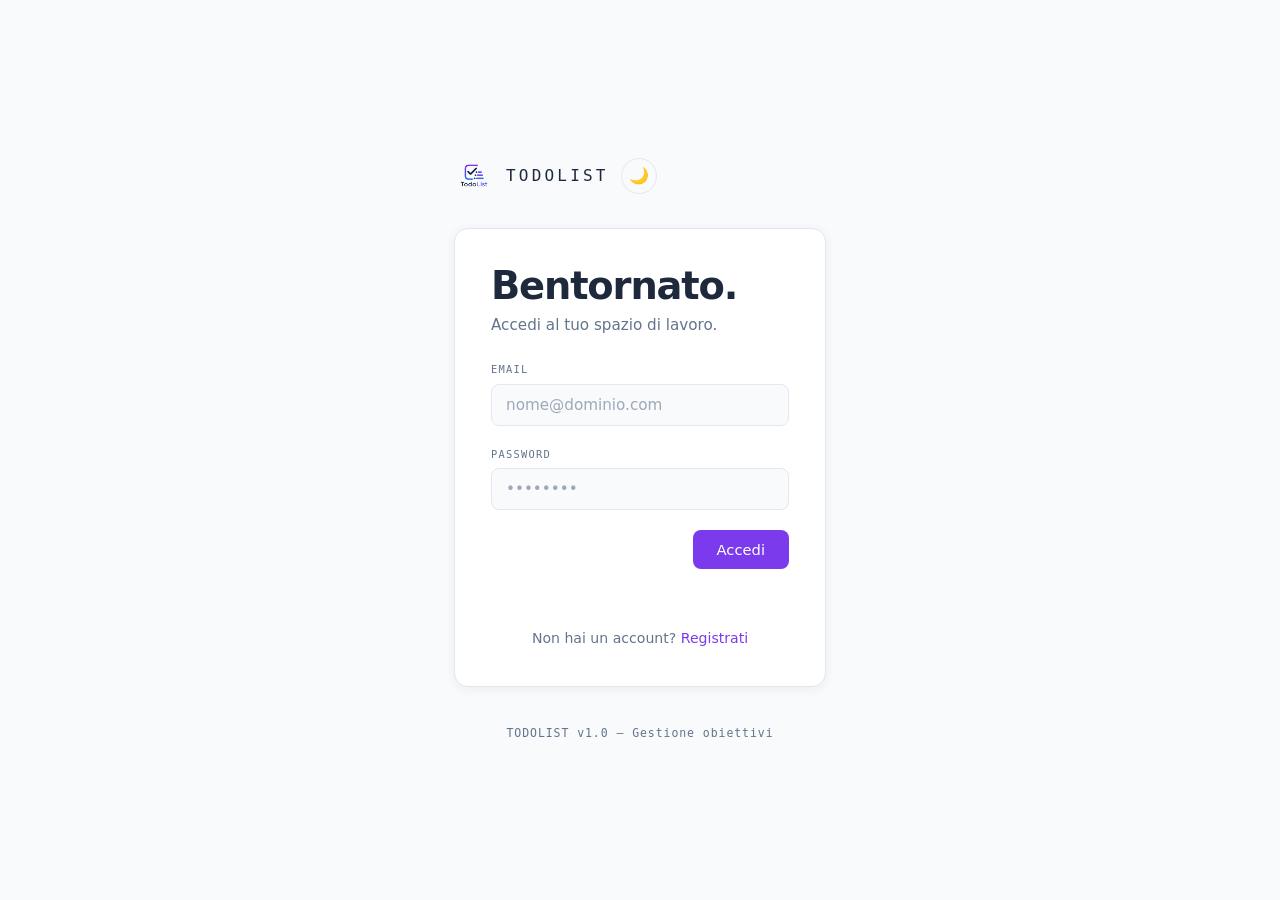
==== Frontend/dashboard.html @ a69581b8 "tema e cambio colori possibilità di cambiare tema chiaro/scuro cambiato logo cambiato i colori basan" ====
<!DOCTYPE html>
<html lang="it">
<head>
    <meta charset="UTF-8">
    <meta name="viewport" content="width=device-width, initial-scale=1.0">
    <title>TASK — Dashboard</title>
    <link rel="preconnect" href="https://fonts.googleapis.com">
    <link href="https://fonts.googleapis.com/css2?family=IBM+Plex+Mono:wght@400;500&family=IBM+Plex+Sans:wght@300;400;500;600;700&display=swap" rel="stylesheet">
    <link rel="stylesheet" href="style.css">
</head>
<body class="dashboard-page">

    <!-- MODALE MODIFICA -->
    <div id="modale-modifica" class="modale-overlay nascosto">
        <div class="modale-card">
            <div class="panel-label">MODIFICA TASK</div>
            <div class="field-group">
                <label class="field-label">TITOLO</label>
                <input type="text" id="mod-titolo" class="field-input">
            </div>
            <div class="field-group">
                <label class="field-label">DESCRIZIONE</label>
                <textarea id="mod-descrizione" class="field-input field-textarea"></textarea>
            </div>
            <div class="form-row">
                <div class="field-group-inline">
                    <label class="field-label">PRIORITÀ</label>
                    <select id="mod-priorita" class="field-select">
                        <option value="bassa">Bassa</option>
                        <option value="media">Media</option>
                        <option value="alta">Alta</option>
                    </select>
                </div>
                <div class="field-group-inline">
                    <label class="field-label">SCADENZA</label>
                    <input type="date" id="mod-scadenza" class="field-input field-date">
                </div>
                <div class="field-group-inline">
                    <label class="field-label">CATEGORIA</label>
                    <select id="mod-categoria" class="field-select"></select>
                </div>
            </div>
            <input type="hidden" id="mod-id">
            <!-- Sezione condivisione (nascosta per ora) -->
            <input type="hidden" id="mod-share-email">
            <span id="share-msg"></span>
            <div class="form-row" style="justify-content: flex-end; margin-top: 8px;">
                <button class="btn-ghost" onclick="chiudiModale()">Annulla</button>
                <button class="btn-primary" onclick="salvaModifica()">Salva</button>
            </div>
        </div>
    </div>

    <!-- TOPBAR -->
    <header class="topbar">
        <div class="topbar-inner">
            <div class="topbar-brand">
                <img src="logo.png" alt="TodoList logo" class="brand-logo">
                <span class="brand-name">TODOLIST</span>
            </div>
            <div class="topbar-user">
                <span class="mono-small" id="nome-utente"></span>
                <button class="theme-toggle" id="theme-toggle-dash" onclick="toggleTema()" title="Cambia tema">🌙</button>
                <button class="btn-ghost" onclick="logout()">Esci</button>
            </div>
        </div>
    </header>

    <main class="dashboard-main">

        <!-- PAGE TITLE -->
        <div class="page-header">
            <h1 class="page-title">Crea e gestisci le tue task qui:</h1>
            <span class="mono-small" id="data-oggi"></span>
        </div>

        <!-- GRIGLIA SUPERIORE -->
        <div class="dashboard-grid">

            <!-- NUOVA TASK -->
            <section class="panel">
                <div class="panel-label">NUOVA TASK</div>
                <div class="new-task-form">
                    <input type="text" id="task-titolo" class="field-input field-large" placeholder="Descrivi la tua task…">
                    <textarea id="task-descrizione" class="field-input field-textarea" placeholder="Note aggiuntive (opzionale)"></textarea>
                    <div class="form-row">
                        <div class="field-group-inline">
                            <label class="field-label">PRIORITÀ</label>
                            <select id="task-priorita" class="field-select">
                                <option value="bassa">Bassa</option>
                                <option value="media" selected>Media</option>
                                <option value="alta">Alta</option>
                            </select>
                        </div>
                        <div class="field-group-inline">
                            <label class="field-label">SCADENZA</label>
                            <input type="date" id="task-scadenza" class="field-input field-date">
                        </div>
                        <div class="field-group-inline">
                            <label class="field-label">CATEGORIA</label>
                            <select id="task-categoria" class="field-select">
                                <option value="">Nessuna</option>
                            </select>
                        </div>
                    </div>
                    <p id="task-errore" class="msg-error"></p>
                    <button class="btn-primary" style="margin-top: 12px;" onclick="creaTask()">+ Aggiungi</button>
                </div>
            </section>

            <!-- CATEGORIE -->
            <section class="panel">
                <div class="panel-label">CATEGORIE</div>
                <div class="form-row form-row-tight">
                    <input type="text" id="cat-nome" class="field-input" placeholder="Nome categoria">
                    <input type="color" id="cat-colore" class="field-color" value="#7C3AED">
                    <button class="btn-outline" onclick="creaCategoria()">+ Aggiungi</button>
                </div>
                <div id="lista-categorie" class="categorie-list"></div>
            </section>

        </div>

        <!-- IMPORT LISTA -->
        <section class="panel">
            <div class="panel-label">CREA LA TUA LISTA</div>
            <div class="field-group">
                <label class="field-label">VUOI VELOCIZZARE IL TUO LAVORO? PER OGNI RIGA, VERRÀ CREATA UNA NUOVA TASK!</label>
                <textarea id="import-testo" class="field-input field-textarea" style="min-height: 120px" placeholder="Comprare il latte&#10;Studiare PHP&#10;Fare la spesa&#10;Chiamare il cliente"></textarea>
            </div>
            <div class="form-row" style="margin-top: 8px;">
                <div class="field-group-inline">
                    <label class="field-label">PRIORITÀ</label>
                    <select id="import-priorita" class="field-select">
                        <option value="bassa">Bassa</option>
                        <option value="media" selected>Media</option>
                        <option value="alta">Alta</option>
                    </select>
                </div>
                <button class="btn-primary" onclick="importaLista()">Importa task</button>
            </div>
            <p id="import-risultato" class="mono-small" style="margin-top: 8px;"></p>
        </section>

        <!-- AZIONI IN BLOCCO -->
        <section class="bulk-bar">
            <label class="custom-check-wrap">
                <input type="checkbox" id="seleziona-tutto" onchange="selezionaTutto()">
                <span class="custom-check"></span>
                <span class="mono-small">Seleziona tutto</span>
            </label>
            <div class="bulk-actions">
                <button class="btn-ghost" onclick="completaSelezionate()">✓ Completa selezionate</button>
                <button class="btn-danger" onclick="eliminaSelezionate()">✕ Elimina selezionate</button>
                <button class="btn-ghost" onclick="condividiSelezionate()">⇄ Condividi selezionate</button>
            </div>
        </section>

        <!-- LISTA TASK -->
        <section class="tasks-section">
            <div id="lista-tasks" class="tasks-list"></div>
        </section>

        <div class="dashboard-grid">

            <!-- TASK CONDIVISE -->
            <section class="panel">
                <div class="panel-label">CONDIVISE CON ME</div>
                <div id="lista-condivise" class="tasks-list"></div>
            </section>
        </div>

    </main>

    <script src="app.js"></script>
    <script>
        // ─── GESTIONE TEMA ───
        function applicaTema(tema) {
            document.documentElement.setAttribute('data-theme', tema);
            localStorage.setItem('tema', tema);
            const btn = document.getElementById('theme-toggle-dash');
            if (btn) btn.textContent = tema === 'dark' ? '🌞' : '🌙';
        }

        function toggleTema() {
            const attuale = document.documentElement.getAttribute('data-theme');
            applicaTema(attuale === 'dark' ? 'light' : 'dark');
        }

        // Applica tema salvato all'avvio
        (function() {
            const salvato = localStorage.getItem('tema') || 'light';
            applicaTema(salvato);
        })();
    </script>
</body>
</html>
---- Frontend/style.css ----
/* ─── RESET & BASE ─── */
*, *::before, *::after { box-sizing: border-box; margin: 0; padding: 0; }

/* ─── TEMA CHIARO (default) ─── */
:root {
    --bg:           #F8FAFC;
    --surface:      #FFFFFF;
    --border:       #E2E8F0;
    --text:         #1E293B;
    --text-mute:    #64748B;
    --primary:      #7C3AED;
    --primary-hover:#6D28D9;
    --secondary:    #2563EB;
    --danger:       #EF4444;
    --success:      #22C55E;
    --warning:      #F59E0B;
    --radius:       14px;
    --radius-sm:    8px;
    --shadow:       0 2px 12px rgba(0,0,0,0.06);
    --shadow-hover: 0 6px 24px rgba(0,0,0,0.10);
    --font-sans:    'IBM Plex Sans', system-ui, sans-serif;
    --font-mono:    'IBM Plex Mono', monospace;
}

/* ─── TEMA SCURO ─── */
[data-theme="dark"] {
    --bg:           #0F172A;
    --surface:      #1E293B;
    --border:       #334155;
    --text:         #F8FAFC;
    --text-mute:    #CBD5E1;
    --primary:      #8B5CF6;
    --primary-hover:#A78BFA;
    --secondary:    #60A5FA;
    --danger:       #F87171;
    --success:      #4ADE80;
    --warning:      #FBBF24;
    --shadow:       0 2px 12px rgba(0,0,0,0.30);
    --shadow-hover: 0 6px 24px rgba(0,0,0,0.45);
}

html { font-size: 16px; }

body {
    font-family: var(--font-sans);
    background: var(--bg);
    color: var(--text);
    line-height: 1.6;
    min-height: 100vh;
    transition: background 0.2s, color 0.2s;
}

/* ─── TYPOGRAPHY ─── */
h1 { font-size: 2.4rem; font-weight: 700; letter-spacing: -0.03em; line-height: 1.1; }
h2 { font-size: 1.2rem; font-weight: 600; }

.mono-small {
    font-family: var(--font-mono);
    font-size: 0.72rem;
    letter-spacing: 0.08em;
    color: var(--text-mute);
}

.panel-label {
    font-family: var(--font-mono);
    font-size: 0.68rem;
    font-weight: 500;
    letter-spacing: 0.12em;
    color: var(--text-mute);
    margin-bottom: 20px;
    padding-bottom: 12px;
    border-bottom: 1px solid var(--border);
}

/* ─── THEME TOGGLE ─── */
.theme-toggle {
    width: 36px;
    height: 36px;
    border-radius: 50%;
    border: 1px solid var(--border);
    background: transparent;
    cursor: pointer;
    font-size: 1rem;
    display: flex;
    align-items: center;
    justify-content: center;
    transition: background 0.15s, border-color 0.15s;
    color: var(--text-mute);
    flex-shrink: 0;
}

.theme-toggle:hover {
    background: var(--bg);
    border-color: var(--primary);
    color: var(--primary);
}

/* ─── AUTH PAGE ─── */
.auth-page { display: flex; align-items: center; justify-content: center; min-height: 100vh; }

.auth-wrapper {
    width: 100%;
    max-width: 420px;
    padding: 24px;
    display: flex;
    flex-direction: column;
    gap: 32px;
}

.auth-brand {
    display: flex;
    align-items: center;
    gap: 12px;
}

.brand-logo {
    width: 40px;
    height: 40px;
    object-fit: contain;
}

.brand-name {
    font-family: var(--font-mono);
    font-size: 1rem;
    font-weight: 500;
    letter-spacing: 0.2em;
    color: var(--text);
}

.auth-card {
    background: var(--surface);
    border-radius: var(--radius);
    padding: 36px;
    box-shadow: var(--shadow);
    border: 1px solid var(--border);
    display: flex;
    flex-direction: column;
    gap: 20px;
    transition: background 0.2s, border-color 0.2s;
}

.auth-header { display: flex; flex-direction: column; gap: 6px; margin-bottom: 4px; }
.auth-sub { color: var(--text-mute); font-size: 0.95rem; }

.auth-switch { font-size: 0.88rem; color: var(--text-mute); text-align: center; }
.auth-switch a { color: var(--primary); text-decoration: none; font-weight: 500; }
.auth-switch a:hover { text-decoration: underline; color: var(--primary-hover); }

.auth-footer { text-align: center; }

/* ─── TOPBAR ─── */
.topbar {
    position: sticky;
    top: 0;
    z-index: 100;
    background: var(--surface);
    border-bottom: 1px solid var(--border);
    transition: background 0.2s, border-color 0.2s;
}

.topbar-inner {
    max-width: 1200px;
    margin: 0 auto;
    padding: 14px 32px;
    display: flex;
    align-items: center;
    justify-content: space-between;
}

.topbar-brand { display: flex; align-items: center; gap: 10px; }
.topbar-user { display: flex; align-items: center; gap: 12px; }

/* ─── DASHBOARD ─── */
.dashboard-page { background: var(--bg); }

.dashboard-main {
    max-width: 1200px;
    margin: 0 auto;
    padding: 48px 32px 80px;
    display: flex;
    flex-direction: column;
    gap: 24px;
}

.page-header {
    display: flex;
    align-items: flex-end;
    justify-content: space-between;
    margin-bottom: 8px;
}

.page-title { font-size: 2rem; font-weight: 350; letter-spacing: -0.04em; }

/* ─── PANELS ─── */
.panel {
    background: var(--surface);
    border-radius: var(--radius);
    padding: 28px 32px;
    border: 1px solid var(--border);
    box-shadow: var(--shadow);
    transition: background 0.2s, border-color 0.2s;
}

.dashboard-grid {
    display: grid;
    grid-template-columns: 1fr 1fr;
    gap: 24px;
}

/* ─── FORM ELEMENTS ─── */
.field-group { display: flex; flex-direction: column; gap: 6px; }
.field-group-inline { display: flex; flex-direction: column; gap: 6px; flex: 1; min-width: 140px; }

.field-label {
    font-family: var(--font-mono);
    font-size: 0.65rem;
    font-weight: 500;
    letter-spacing: 0.12em;
    color: var(--text-mute);
}

.field-input {
    width: 100%;
    padding: 11px 14px;
    border: 1px solid var(--border);
    border-radius: var(--radius-sm);
    font-family: var(--font-sans);
    font-size: 0.95rem;
    color: var(--text);
    background: var(--bg);
    transition: border-color 0.15s, box-shadow 0.15s, background 0.2s;
    outline: none;
}

.field-input:focus {
    border-color: var(--primary);
    box-shadow: 0 0 0 3px rgba(124,58,237,0.15);
    background: var(--surface);
}

[data-theme="dark"] .field-input:focus {
    box-shadow: 0 0 0 3px rgba(139,92,246,0.20);
}

.field-input::placeholder { color: var(--text-mute); opacity: 0.6; }

.field-large {
    font-size: 1.05rem;
    padding: 13px 16px;
}

.field-textarea {
    resize: vertical;
    min-height: 80px;
    font-family: var(--font-sans);
}

.field-date {
    font-family: var(--font-mono);
    font-size: 0.88rem;
}

.field-select {
    width: 100%;
    padding: 11px 14px;
    border: 1px solid var(--border);
    border-radius: var(--radius-sm);
    font-family: var(--font-sans);
    font-size: 0.92rem;
    color: var(--text);
    background: var(--bg);
    cursor: pointer;
    outline: none;
    transition: border-color 0.15s, background 0.2s;
    appearance: none;
    background-image: url("data:image/svg+xml,%3Csvg xmlns='http://www.w3.org/2000/svg' width='12' height='12' viewBox='0 0 12 12'%3E%3Cpath fill='%2364748B' d='M6 8L1 3h10z'/%3E%3C/svg%3E");
    background-repeat: no-repeat;
    background-position: right 12px center;
    padding-right: 32px;
}

.field-select:focus { border-color: var(--primary); }

.field-color {
    width: 44px;
    height: 44px;
    border: 1px solid var(--border);
    border-radius: var(--radius-sm);
    padding: 3px;
    cursor: pointer;
    background: var(--bg);
    flex-shrink: 0;
    align-self: flex-end;
}

.new-task-form { display: flex; flex-direction: column; gap: 12px; }

.form-row {
    display: flex;
    align-items: flex-end;
    gap: 12px;
    flex-wrap: wrap;
}

.form-row-tight { align-items: flex-end; }

/* ─── BUTTONS ─── */
.btn-primary {
    padding: 11px 24px;
    background: var(--primary);
    color: #fff;
    border: none;
    border-radius: var(--radius-sm);
    font-family: var(--font-sans);
    font-size: 0.92rem;
    font-weight: 500;
    cursor: pointer;
    transition: background 0.15s, transform 0.1s;
    white-space: nowrap;
    align-self: flex-end;
}

.btn-primary:hover { background: var(--primary-hover); transform: translateY(-1px); }
.btn-primary:active { transform: translateY(0); }

.btn-outline {
    padding: 9px 18px;
    background: transparent;
    color: var(--text);
    border: 1px solid var(--border);
    border-radius: var(--radius-sm);
    font-family: var(--font-mono);
    font-size: 0.75rem;
    letter-spacing: 0.04em;
    cursor: pointer;
    transition: border-color 0.15s, background 0.15s, color 0.15s;
    white-space: nowrap;
}

.btn-outline:hover { border-color: var(--primary); color: var(--primary); background: var(--bg); }

.btn-ghost {
    padding: 8px 14px;
    background: transparent;
    color: var(--text-mute);
    border: 1px solid var(--border);
    border-radius: var(--radius-sm);
    font-family: var(--font-mono);
    font-size: 0.72rem;
    letter-spacing: 0.08em;
    cursor: pointer;
    transition: color 0.15s, border-color 0.15s;
}

.btn-ghost:hover { color: var(--text); border-color: var(--text); }

.btn-danger {
    padding: 9px 18px;
    background: transparent;
    color: var(--danger);
    border: 1px solid rgba(239,68,68,0.3);
    border-radius: var(--radius-sm);
    font-family: var(--font-mono);
    font-size: 0.75rem;
    letter-spacing: 0.04em;
    cursor: pointer;
    transition: background 0.15s, border-color 0.15s;
    white-space: nowrap;
}

.btn-danger:hover { background: rgba(239,68,68,0.08); border-color: var(--danger); }

.btn-icon {
    width: 30px;
    height: 30px;
    border-radius: 50%;
    border: 1px solid var(--border);
    background: transparent;
    cursor: pointer;
    font-size: 0.8rem;
    display: flex;
    align-items: center;
    justify-content: center;
    transition: background 0.15s, border-color 0.15s;
    flex-shrink: 0;
    color: var(--text-mute);
}

.btn-icon:hover { background: var(--bg); border-color: var(--text-mute); }
.btn-icon.btn-icon-danger:hover { border-color: var(--danger); color: var(--danger); background: rgba(239,68,68,0.05); }

/* ─── BULK BAR ─── */
.bulk-bar {
    display: flex;
    align-items: center;
    justify-content: space-between;
    padding: 14px 20px;
    background: var(--surface);
    border-radius: var(--radius-sm);
    border: 1px solid var(--border);
    transition: background 0.2s;
}

.bulk-actions { display: flex; gap: 10px; }

/* ─── CUSTOM CHECKBOX ─── */
.custom-check-wrap {
    display: flex;
    align-items: center;
    gap: 10px;
    cursor: pointer;
    user-select: none;
}

.custom-check-wrap input[type="checkbox"] { display: none; }

.custom-check {
    width: 20px;
    height: 20px;
    border: 1.5px solid var(--border);
    border-radius: 5px;
    background: var(--bg);
    display: flex;
    align-items: center;
    justify-content: center;
    transition: border-color 0.15s, background 0.15s;
    flex-shrink: 0;
}

.custom-check-wrap input:checked + .custom-check {
    background: var(--primary);
    border-color: var(--primary);
}

.custom-check-wrap input:checked + .custom-check::after {
    content: '✓';
    font-size: 0.7rem;
    color: white;
    font-weight: 700;
}

/* ─── TASK CARDS ─── */
.tasks-list { display: flex; flex-direction: column; gap: 10px; }

.task-card {
    background: var(--surface);
    border: 1px solid var(--border);
    border-radius: var(--radius);
    padding: 18px 20px;
    display: flex;
    align-items: center;
    gap: 14px;
    transition: box-shadow 0.2s, transform 0.2s, border-color 0.2s, background 0.2s;
    cursor: default;
}

.task-card:hover {
    box-shadow: var(--shadow-hover);
    transform: translateY(-2px);
    border-color: var(--primary);
}

.task-card.completato { opacity: 0.45; }

.task-card.completato .task-title {
    text-decoration: line-through;
    color: var(--text-mute);
}

.task-check-wrap {
    display: flex;
    align-items: center;
    justify-content: center;
    flex-shrink: 0;
}

.task-checkbox {
    width: 20px;
    height: 20px;
    border: 1.5px solid var(--border);
    border-radius: 50%;
    background: var(--bg);
    appearance: none;
    cursor: pointer;
    transition: border-color 0.15s, background 0.15s;
    flex-shrink: 0;
    position: relative;
}

.task-checkbox:checked {
    background: var(--success);
    border-color: var(--success);
}

.task-checkbox:checked::after {
    content: '✓';
    position: absolute;
    top: 50%;
    left: 50%;
    transform: translate(-50%, -50%);
    font-size: 0.65rem;
    color: white;
    font-weight: 700;
}

.task-checkbox:hover:not(:checked) { border-color: var(--primary); }

.task-body { flex: 1; min-width: 0; display: flex; flex-direction: column; gap: 4px; }

.task-title {
    font-size: 0.97rem;
    font-weight: 500;
    color: var(--text);
    white-space: nowrap;
    overflow: hidden;
    text-overflow: ellipsis;
}

.task-meta {
    display: flex;
    align-items: center;
    gap: 10px;
    flex-wrap: wrap;
}

.task-date {
    font-family: var(--font-mono);
    font-size: 0.7rem;
    color: var(--text-mute);
}

.badge {
    font-family: var(--font-mono);
    font-size: 0.62rem;
    font-weight: 500;
    letter-spacing: 0.08em;
    padding: 2px 8px;
    border-radius: 99px;
    text-transform: uppercase;
}

.badge-alta  { background: rgba(239,68,68,0.12);  color: #DC2626; }
.badge-media { background: rgba(245,158,11,0.15); color: #B45309; }
.badge-bassa { background: rgba(34,197,94,0.12);  color: #16A34A; }

[data-theme="dark"] .badge-alta  { background: rgba(248,113,113,0.15); color: #F87171; }
[data-theme="dark"] .badge-media { background: rgba(251,191,36,0.15);  color: #FBBF24; }
[data-theme="dark"] .badge-bassa { background: rgba(74,222,128,0.15);  color: #4ADE80; }

.task-shared-by {
    font-family: var(--font-mono);
    font-size: 0.68rem;
    color: var(--text-mute);
}

.task-actions { display: flex; gap: 6px; align-items: center; flex-shrink: 0; }

/* ─── CATEGORIE ─── */
.categorie-list { display: flex; flex-direction: column; gap: 8px; margin-top: 16px; }

.categoria-item {
    display: flex;
    align-items: center;
    gap: 10px;
    padding: 10px 14px;
    border: 1px solid var(--border);
    border-radius: var(--radius-sm);
    background: var(--bg);
    transition: background 0.2s;
}

.colore-dot {
    width: 10px;
    height: 10px;
    border-radius: 50%;
    flex-shrink: 0;
}

.categoria-nome {
    flex: 1;
    font-size: 0.9rem;
    font-weight: 500;
}

/* ─── MESSAGES ─── */
.msg-error {
    font-family: var(--font-mono);
    font-size: 0.75rem;
    color: var(--danger);
    min-height: 18px;
}

/* ─── EMPTY STATE ─── */
.empty-state {
    text-align: center;
    padding: 40px 20px;
    color: var(--text-mute);
    font-family: var(--font-mono);
    font-size: 0.8rem;
    letter-spacing: 0.06em;
}

/* ─── UTILITIES ─── */
.nascosto { display: none !important; }

/* ─── RESPONSIVE ─── */
@media (max-width: 768px) {
    .dashboard-main { padding: 24px 16px 60px; }
    .page-title { font-size: 2rem; }
    .panel { padding: 20px; }
    .dashboard-grid { grid-template-columns: 1fr; }
    .form-row { flex-direction: column; }
    .bulk-bar { flex-direction: column; gap: 12px; align-items: flex-start; }
    .topbar-inner { padding: 14px 16px; }
}

/* ─── MODALE ─── */
.modale-overlay {
    position: fixed;
    inset: 0;
    background: rgba(0,0,0,0.45);
    z-index: 200;
    display: flex;
    align-items: center;
    justify-content: center;
    padding: 24px;
}

.modale-card {
    background: var(--surface);
    border-radius: var(--radius);
    padding: 32px;
    width: 100%;
    max-width: 560px;
    box-shadow: 0 16px 48px rgba(0,0,0,0.20);
    border: 1px solid var(--border);
    display: flex;
    flex-direction: column;
    gap: 16px;
    transition: background 0.2s, border-color 0.2s;
}
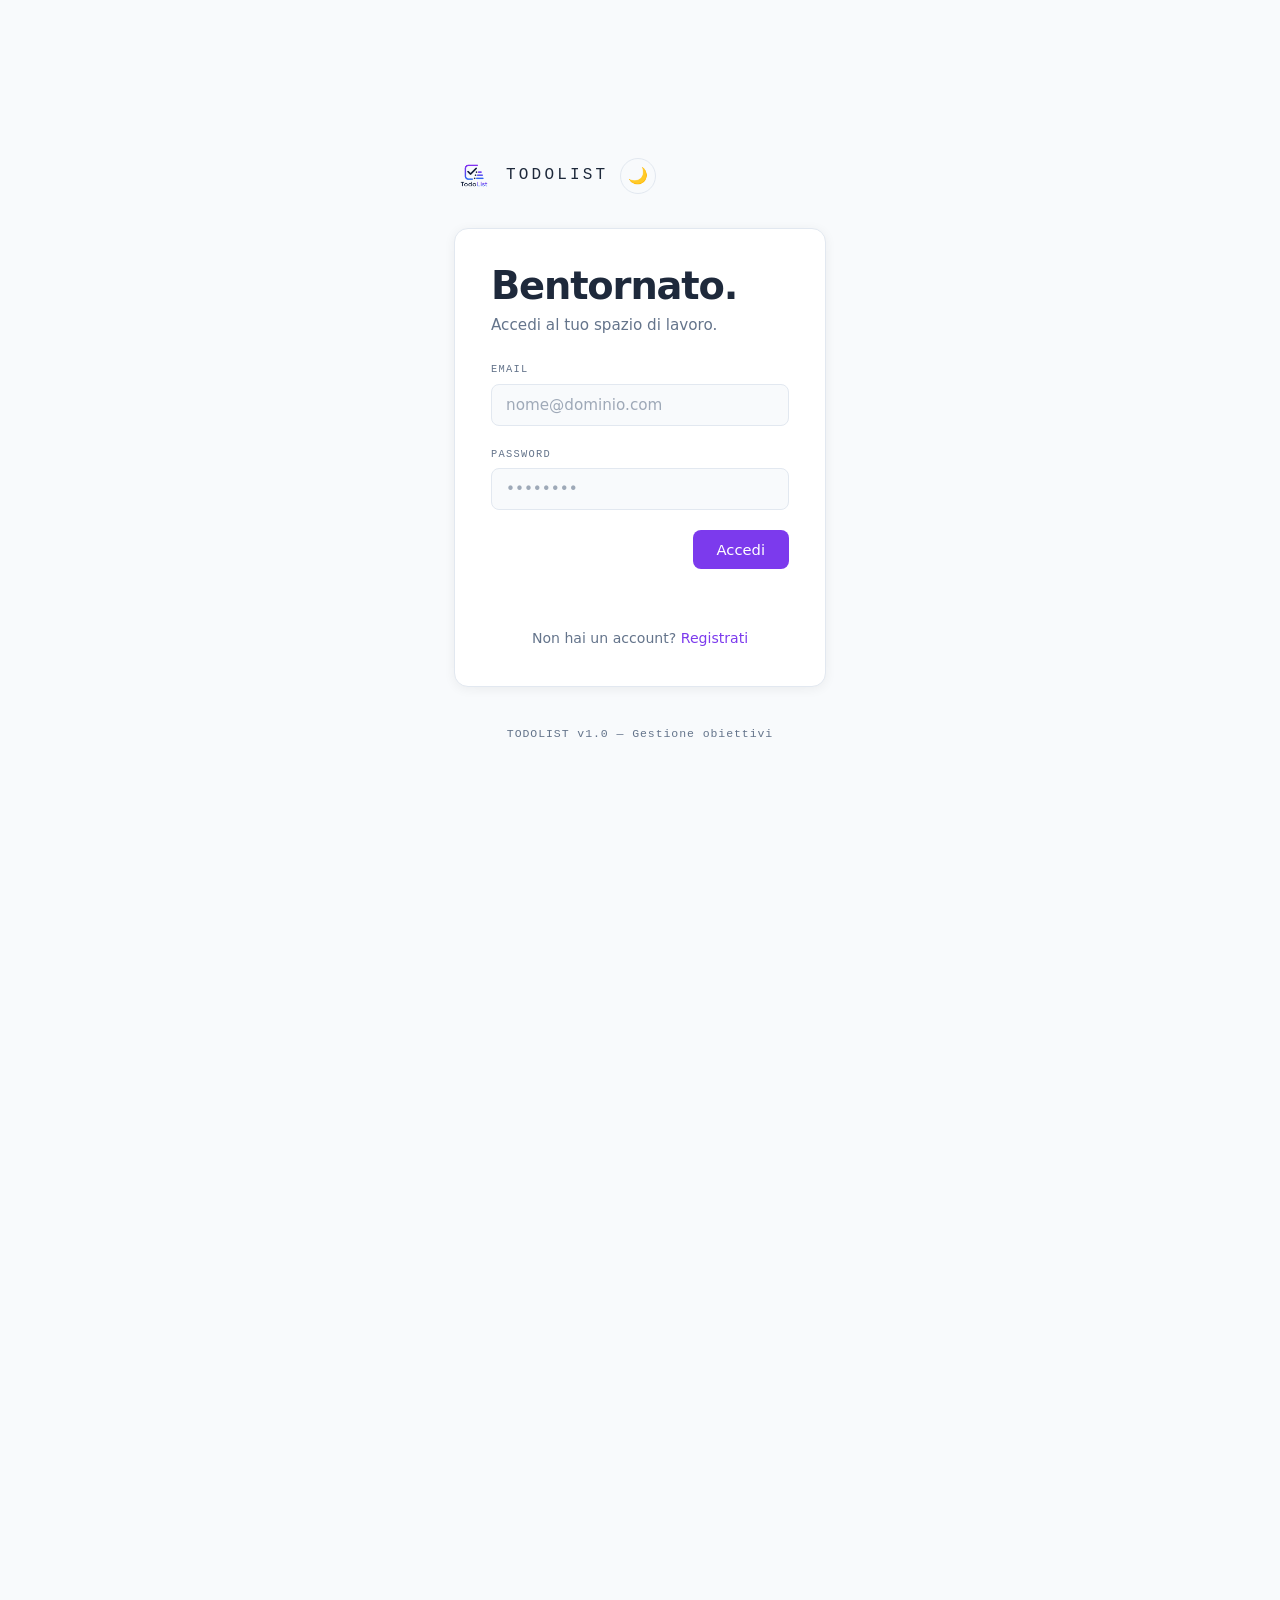
==== commit 358185d7: "modifica categoria e condivise - scrollbar sulle categorie con max 3 visualizzabili - selezionare tu" ====
--- a/Frontend/dashboard.html
+++ b/Frontend/dashboard.html
@@ -116,7 +116,9 @@
                     <input type="color" id="cat-colore" class="field-color" value="#7C3AED">
                     <button class="btn-outline" onclick="creaCategoria()">+ Aggiungi</button>
                 </div>
-                <div id="lista-categorie" class="categorie-list"></div>
+                <div class="categorie-scroll-wrap">
+                    <div id="lista-categorie" class="categorie-list"></div>
+                </div>
             </section>
 
         </div>
@@ -161,14 +163,26 @@
             <div id="lista-tasks" class="tasks-list"></div>
         </section>
 
-        <div class="dashboard-grid">
-
-            <!-- TASK CONDIVISE -->
-            <section class="panel">
-                <div class="panel-label">CONDIVISE CON ME</div>
+        <!-- AZIONI IN BLOCCO CONDIVISE -->
+        <section class="bulk-bar bulk-bar-condivise">
+            <label class="custom-check-wrap">
+                <input type="checkbox" id="seleziona-tutto-condivise" onchange="selezionaTuttoCondivise()">
+                <span class="custom-check"></span>
+                <span class="mono-small">Seleziona tutto</span>
+            </label>
+            <div class="bulk-actions">
+                <button class="btn-danger" onclick="eliminaCondiviseSelezionate()">✕ Elimina selezionate</button>
+                <button class="btn-ghost" onclick="importaCondiviseSelezionate()">⬇ Importa selezionate</button>
+            </div>
+        </section>
+
+        <!-- LISTA TASK CONDIVISE -->
+        <section class="panel condivise-panel">
+            <div class="panel-label">CONDIVISE CON ME</div>
+            <div class="condivise-scroll-wrap">
                 <div id="lista-condivise" class="tasks-list"></div>
-            </section>
-        </div>
+            </div>
+        </section>
 
     </main>
 
--- a/Frontend/style.css
+++ b/Frontend/style.css
@@ -556,6 +556,18 @@
 .task-actions { display: flex; gap: 6px; align-items: center; flex-shrink: 0; }
 
 /* ─── CATEGORIE ─── */
+.categorie-scroll-wrap {
+    max-height: calc(3 * 44px + 2 * 8px); /* 3 items + 2 gaps */
+    overflow-y: auto;
+    scrollbar-width: thin;
+    scrollbar-color: var(--border) transparent;
+    border-radius: var(--radius-sm);
+}
+
+.categorie-scroll-wrap::-webkit-scrollbar { width: 4px; }
+.categorie-scroll-wrap::-webkit-scrollbar-track { background: transparent; }
+.categorie-scroll-wrap::-webkit-scrollbar-thumb { background: var(--border); border-radius: 2px; }
+
 .categorie-list { display: flex; flex-direction: column; gap: 8px; margin-top: 16px; }
 
 .categoria-item {
@@ -597,6 +609,24 @@
     color: var(--text-mute);
     font-family: var(--font-mono);
     font-size: 0.8rem;
+
+/* ─── CONDIVISE CON ME ─── */
+.condivise-panel { margin-top: 0; }
+
+.bulk-bar-condivise { margin-top: 32px; }
+
+.condivise-scroll-wrap {
+    max-height: calc(3 * 80px + 2 * 10px); /* 3 task cards + 2 gaps */
+    overflow-y: auto;
+    scrollbar-width: thin;
+    scrollbar-color: var(--border) transparent;
+    border-radius: var(--radius-sm);
+    margin-top: 8px;
+}
+
+.condivise-scroll-wrap::-webkit-scrollbar { width: 4px; }
+.condivise-scroll-wrap::-webkit-scrollbar-track { background: transparent; }
+.condivise-scroll-wrap::-webkit-scrollbar-thumb { background: var(--border); border-radius: 2px; }
     letter-spacing: 0.06em;
 }
 
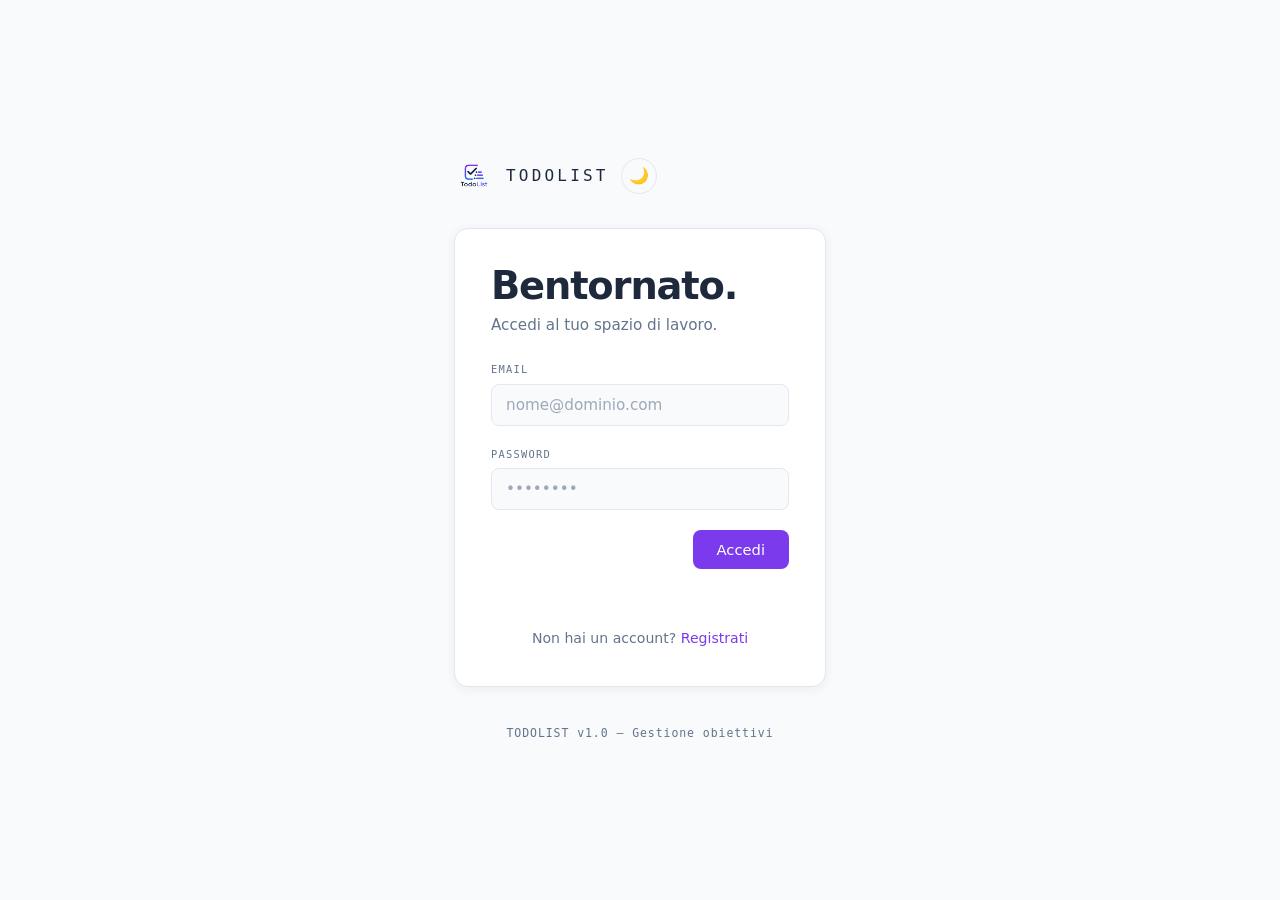
==== commit 4f41cca7: "scrollbar e sistemazione messi a posto i bottoni delle task condivise che non funzionavano (importa " ====
--- a/Frontend/dashboard.html
+++ b/Frontend/dashboard.html
@@ -153,14 +153,16 @@
             </label>
             <div class="bulk-actions">
                 <button class="btn-ghost" onclick="completaSelezionate()">✓ Completa selezionate</button>
+                <button class="btn-ghost" onclick="condividiSelezionate()">⇄ Condividi selezionate</button>
                 <button class="btn-danger" onclick="eliminaSelezionate()">✕ Elimina selezionate</button>
-                <button class="btn-ghost" onclick="condividiSelezionate()">⇄ Condividi selezionate</button>
             </div>
         </section>
 
         <!-- LISTA TASK -->
         <section class="tasks-section">
-            <div id="lista-tasks" class="tasks-list"></div>
+            <div class="tasks-scroll-wrap">
+                <div id="lista-tasks" class="tasks-list"></div>
+            </div>
         </section>
 
         <!-- AZIONI IN BLOCCO CONDIVISE -->
--- a/Frontend/style.css
+++ b/Frontend/style.css
@@ -609,6 +609,8 @@
     color: var(--text-mute);
     font-family: var(--font-mono);
     font-size: 0.8rem;
+    letter-spacing: 0.06em;
+}
 
 /* ─── CONDIVISE CON ME ─── */
 .condivise-panel { margin-top: 0; }
@@ -627,8 +629,19 @@
 .condivise-scroll-wrap::-webkit-scrollbar { width: 4px; }
 .condivise-scroll-wrap::-webkit-scrollbar-track { background: transparent; }
 .condivise-scroll-wrap::-webkit-scrollbar-thumb { background: var(--border); border-radius: 2px; }
-    letter-spacing: 0.06em;
-}
+
+/* ─── LE MIE TASK ─── */
+.tasks-scroll-wrap {
+    max-height: calc(3 * 80px + 2 * 10px); /* 3 task cards + 2 gaps */
+    overflow-y: auto;
+    scrollbar-width: thin;
+    scrollbar-color: var(--border) transparent;
+    border-radius: var(--radius-sm);
+}
+
+.tasks-scroll-wrap::-webkit-scrollbar { width: 4px; }
+.tasks-scroll-wrap::-webkit-scrollbar-track { background: transparent; }
+.tasks-scroll-wrap::-webkit-scrollbar-thumb { background: var(--border); border-radius: 2px; }
 
 /* ─── UTILITIES ─── */
 .nascosto { display: none !important; }
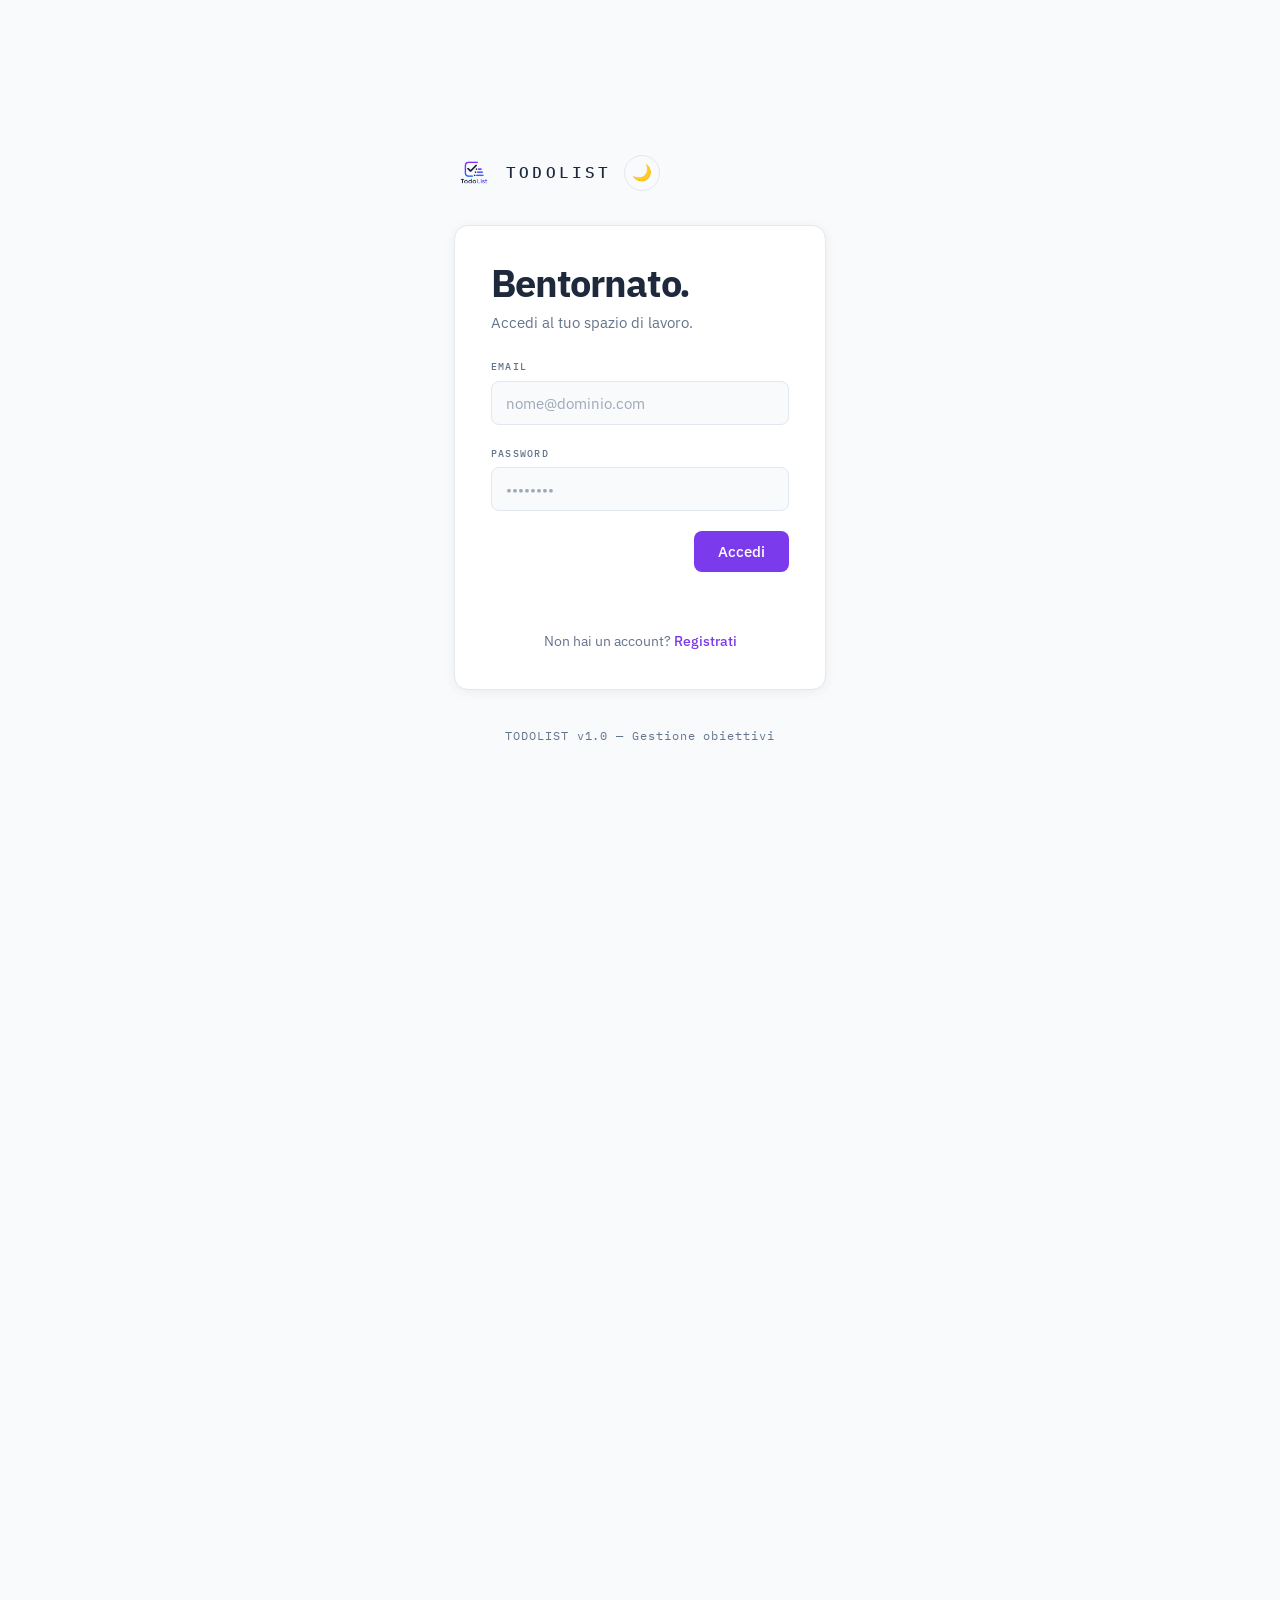
==== commit f2042d98: "Filtri Task" ====
--- a/Frontend/dashboard.html
+++ b/Frontend/dashboard.html
@@ -157,7 +157,55 @@
                 <button class="btn-danger" onclick="eliminaSelezionate()">✕ Elimina selezionate</button>
             </div>
         </section>
-
+<!-- FILTRI -->
+<section class="panel filters-panel">
+    <div class="panel-label">🔍 FILTRI</div>
+    <div class="form-row">
+        <div class="field-group-inline">
+            <label class="field-label">STATO</label>
+            <select id="filtro-stato" class="field-select" onchange="applicaFiltri()">
+                <option value="tutte">Tutte</option>
+                <option value="in-corso">In corso</option>
+                <option value="completate">Completate</option>
+            </select>
+        </div>
+        <div class="field-group-inline">
+            <label class="field-label">PRIORITÀ</label>
+            <select id="filtro-priorita" class="field-select" onchange="applicaFiltri()">
+                <option value="tutte">Tutte</option>
+                <option value="alta">Alta</option>
+                <option value="media">Media</option>
+                <option value="bassa">Bassa</option>
+            </select>
+        </div>
+        <div class="field-group-inline">
+            <label class="field-label">CATEGORIA</label>
+            <select id="filtro-categoria" class="field-select" onchange="applicaFiltri()">
+                <option value="tutte">Tutte</option>
+            </select>
+        </div>
+        <div class="field-group-inline">
+            <label class="field-label">SCADENZA</label>
+            <select id="filtro-scadenza" class="field-select" onchange="applicaFiltri()">
+                <option value="tutte">Tutte</option>
+                <option value="oggi">Oggi</option>
+                <option value="settimana">Questa settimana</option>
+                <option value="scadute">Scadute</option>
+            </select>
+        </div>
+        <div class="field-group-inline">
+            <label class="field-label">ORDINA PER</label>
+            <select id="filtro-ordine" class="field-select" onchange="applicaFiltri()">
+                <option value="data-desc">Più recenti</option>
+                <option value="data-asc">Più vecchie</option>
+                <option value="priorita-desc">Priorità alta → bassa</option>
+                <option value="priorita-asc">Priorità bassa → alta</option>
+                <option value="scadenza-asc">Scadenza vicina</option>
+            </select>
+        </div>
+        <button class="btn-ghost" onclick="resetFiltri()">✕ Reset</button>
+    </div>
+</section>
         <!-- LISTA TASK -->
         <section class="tasks-section">
             <div class="tasks-scroll-wrap">
@@ -173,8 +221,8 @@
                 <span class="mono-small">Seleziona tutto</span>
             </label>
             <div class="bulk-actions">
+                <button class="btn-ghost" onclick="importaCondiviseSelezionate()">⬇ Importa selezionate</button>
                 <button class="btn-danger" onclick="eliminaCondiviseSelezionate()">✕ Elimina selezionate</button>
-                <button class="btn-ghost" onclick="importaCondiviseSelezionate()">⬇ Importa selezionate</button>
             </div>
         </section>
 
--- a/Frontend/style.css
+++ b/Frontend/style.css
@@ -632,7 +632,7 @@
 
 /* ─── LE MIE TASK ─── */
 .tasks-scroll-wrap {
-    max-height: calc(3 * 80px + 2 * 10px); /* 3 task cards + 2 gaps */
+    max-height: calc(10 * 80px + 2 * 10px); /* 3 task cards + 2 gaps */
     overflow-y: auto;
     scrollbar-width: thin;
     scrollbar-color: var(--border) transparent;
@@ -645,6 +645,50 @@
 
 /* ─── UTILITIES ─── */
 .nascosto { display: none !important; }
+
+/* ─── LOADING OVERLAY ─── */
+.loading-overlay {
+    position: fixed;
+    inset: 0;
+    background: rgba(0,0,0,0.35);
+    backdrop-filter: blur(1px);
+    z-index: 500;
+    display: flex;
+    align-items: center;
+    justify-content: center;
+}
+
+.loading-box {
+    display: flex;
+    align-items: center;
+    gap: 14px;
+    background: var(--surface);
+    border: 1px solid var(--border);
+    border-radius: var(--radius);
+    padding: 18px 26px;
+    box-shadow: 0 16px 48px rgba(0,0,0,0.25);
+}
+
+.loading-spinner {
+    width: 20px;
+    height: 20px;
+    border: 3px solid var(--border);
+    border-top-color: var(--primary);
+    border-radius: 50%;
+    animation: loading-spin 0.7s linear infinite;
+    flex-shrink: 0;
+}
+
+.loading-text {
+    font-family: var(--font-mono);
+    font-size: 0.8rem;
+    letter-spacing: 0.04em;
+    color: var(--text);
+}
+
+@keyframes loading-spin {
+    to { transform: rotate(360deg); }
+}
 
 /* ─── RESPONSIVE ─── */
 @media (max-width: 768px) {
@@ -682,3 +726,10 @@
     gap: 16px;
     transition: background 0.2s, border-color 0.2s;
 }
+.filters-panel {
+    background: var(--surface);
+}
+
+.filters-panel .form-row {
+    align-items: flex-end;
+}
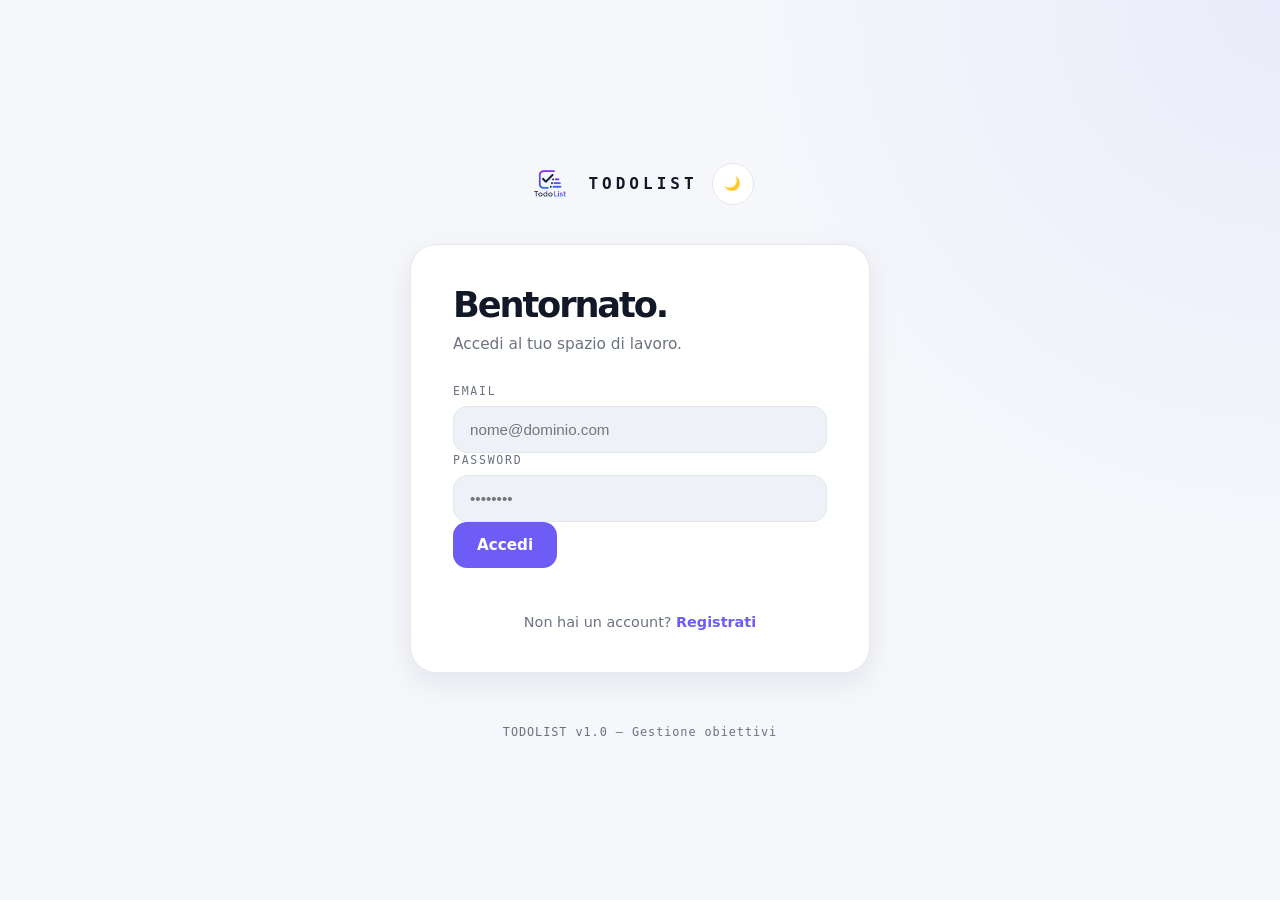
==== commit 2ac3d69c: "restyling" ====
--- a/Frontend/dashboard.html
+++ b/Frontend/dashboard.html
@@ -11,251 +11,849 @@
 <body class="dashboard-page">
 
     <!-- MODALE MODIFICA -->
-    <div id="modale-modifica" class="modale-overlay nascosto">
-        <div class="modale-card">
-            <div class="panel-label">MODIFICA TASK</div>
+<div id="modale-modifica" class="modale-overlay nascosto">
+
+    <div class="modale-card modern-modal">
+
+        <div class="modal-header">
+
+            <div>
+
+                <span class="panel-label">
+                    TASK
+                </span>
+
+                <h2 class="modal-title">
+                    Edit task
+                </h2>
+
+                <p class="modal-subtitle">
+                    Update the information below.
+                </p>
+
+            </div>
+
+            <button class="btn-icon" onclick="chiudiModale()">
+                ✕
+            </button>
+
+        </div>
+
+        <div class="modal-body">
+
             <div class="field-group">
-                <label class="field-label">TITOLO</label>
-                <input type="text" id="mod-titolo" class="field-input">
-            </div>
+
+                <label class="field-label">
+                    TITLE
+                </label>
+
+                <input
+                    type="text"
+                    id="mod-titolo"
+                    class="field-input field-large"
+                    placeholder="Task title">
+
+            </div>
+
             <div class="field-group">
-                <label class="field-label">DESCRIZIONE</label>
-                <textarea id="mod-descrizione" class="field-input field-textarea"></textarea>
-            </div>
-            <div class="form-row">
-                <div class="field-group-inline">
-                    <label class="field-label">PRIORITÀ</label>
-                    <select id="mod-priorita" class="field-select">
-                        <option value="bassa">Bassa</option>
-                        <option value="media">Media</option>
-                        <option value="alta">Alta</option>
+
+                <label class="field-label">
+                    DESCRIPTION
+                </label>
+
+                <textarea
+                    id="mod-descrizione"
+                    class="field-input field-textarea"
+                    placeholder="Write some notes..."></textarea>
+
+            </div>
+
+            <div class="modal-grid">
+
+                <div class="field-group">
+
+                    <label class="field-label">
+                        PRIORITY
+                    </label>
+
+                    <select
+                        id="mod-priorita"
+                        class="field-select">
+
+                        <option value="bassa">Low</option>
+                        <option value="media">Medium</option>
+                        <option value="alta">High</option>
+
                     </select>
+
                 </div>
-                <div class="field-group-inline">
-                    <label class="field-label">SCADENZA</label>
-                    <input type="date" id="mod-scadenza" class="field-input field-date">
+
+                <div class="field-group">
+
+                    <label class="field-label">
+                        DUE DATE
+                    </label>
+
+                    <input
+                        type="date"
+                        id="mod-scadenza"
+                        class="field-input field-date">
+
                 </div>
-                <div class="field-group-inline">
-                    <label class="field-label">CATEGORIA</label>
-                    <select id="mod-categoria" class="field-select"></select>
-                </div>
-            </div>
-            <input type="hidden" id="mod-id">
-            <!-- Sezione condivisione (nascosta per ora) -->
-            <input type="hidden" id="mod-share-email">
-            <span id="share-msg"></span>
-            <div class="form-row" style="justify-content: flex-end; margin-top: 8px;">
-                <button class="btn-ghost" onclick="chiudiModale()">Annulla</button>
-                <button class="btn-primary" onclick="salvaModifica()">Salva</button>
-            </div>
-        </div>
-    </div>
-
-    <!-- TOPBAR -->
-    <header class="topbar">
-        <div class="topbar-inner">
-            <div class="topbar-brand">
+
+            </div>
+
+            <div class="field-group">
+
+                <label class="field-label">
+                    CATEGORY
+                </label>
+
+                <select
+                    id="mod-categoria"
+                    class="field-select">
+                </select>
+
+            </div>
+
+        </div>
+
+        <input
+            type="hidden"
+            id="mod-id">
+
+        <input
+            type="hidden"
+            id="mod-share-email">
+
+        <span
+            id="share-msg">
+        </span>
+
+        <div class="modal-footer">
+
+            <button
+                class="btn-outline"
+                onclick="chiudiModale()">
+
+                Cancel
+
+            </button>
+
+            <button
+                class="btn-primary"
+                onclick="salvaModifica()">
+
+                Save Changes
+
+            </button>
+
+        </div>
+
+    </div>
+
+</div>
+
+    <!-- APP LAYOUT -->
+<div class="app-shell">
+
+    <!-- SIDEBAR -->
+    <aside class="sidebar">
+
+        <div class="sidebar-top">
+
+            <div class="sidebar-logo">
+
                 <img src="logo.png" alt="TodoList logo" class="brand-logo">
-                <span class="brand-name">TODOLIST</span>
-            </div>
-            <div class="topbar-user">
-                <span class="mono-small" id="nome-utente"></span>
-                <button class="theme-toggle" id="theme-toggle-dash" onclick="toggleTema()" title="Cambia tema">🌙</button>
-                <button class="btn-ghost" onclick="logout()">Esci</button>
-            </div>
-        </div>
-    </header>
-
+
+                <span class="brand-name">
+                    TASK
+                </span>
+
+            </div>
+
+            <nav class="sidebar-nav">
+
+                <button class="nav-item active">
+                    <span>Dashboard</span>
+                </button>
+
+                <button class="nav-item">
+                    <span>My Tasks</span>
+                </button>
+
+                <button class="nav-item">
+                    <span>Shared</span>
+                </button>
+
+                <button class="nav-item">
+                    <span>Categories</span>
+                </button>
+
+            </nav>
+
+        </div>
+
+        <div class="sidebar-bottom">
+
+            <div class="sidebar-user">
+
+                <span id="nome-utente"></span>
+
+            </div>
+
+            <button
+                class="theme-toggle"
+                id="theme-toggle-dash"
+                onclick="toggleTema()">
+
+                🌙
+
+            </button>
+
+            <button
+                class="btn-ghost"
+                onclick="logout()">
+
+                Logout
+
+            </button>
+
+        </div>
+
+    </aside>
+
+    <!-- MAIN -->
     <main class="dashboard-main">
 
-        <!-- PAGE TITLE -->
-        <div class="page-header">
-            <h1 class="page-title">Crea e gestisci le tue task qui:</h1>
-            <span class="mono-small" id="data-oggi"></span>
-        </div>
-
-        <!-- GRIGLIA SUPERIORE -->
-        <div class="dashboard-grid">
-
-            <!-- NUOVA TASK -->
-            <section class="panel">
-                <div class="panel-label">NUOVA TASK</div>
-                <div class="new-task-form">
-                    <input type="text" id="task-titolo" class="field-input field-large" placeholder="Descrivi la tua task…">
-                    <textarea id="task-descrizione" class="field-input field-textarea" placeholder="Note aggiuntive (opzionale)"></textarea>
+        <header class="dashboard-header">
+
+            <div>
+
+                <span class="dashboard-label">
+                    DASHBOARD
+                </span>
+
+                <h1 class="dashboard-title">
+
+                    Good afternoon.
+
+                </h1>
+
+                <p class="dashboard-subtitle">
+
+                    Let's get things done.
+
+                </p>
+
+            </div>
+
+            <div class="dashboard-right">
+
+                <span
+                    id="data-oggi"
+                    class="mono-small">
+
+                </span>
+
+            </div>
+
+        </header>
+
+        <section class="stats-grid">
+
+            <div class="stat-card">
+
+                <span class="stat-title">
+                    Tasks
+                </span>
+
+                <span
+                    id="stats-total"
+                    class="stat-value">
+
+                    --
+
+                </span>
+
+            </div>
+
+            <div class="stat-card">
+
+                <span class="stat-title">
+                    Completed
+                </span>
+
+                <span
+                    id="stats-completed"
+                    class="stat-value">
+
+                    --
+
+                </span>
+
+            </div>
+
+            <div class="stat-card">
+
+                <span class="stat-title">
+                    Today
+                </span>
+
+                <span
+                    id="stats-today"
+                    class="stat-value">
+
+                    --
+
+                </span>
+
+            </div>
+
+            <div class="stat-card">
+
+                <span class="stat-title">
+                    Shared
+                </span>
+
+                <span
+                    id="stats-shared"
+                    class="stat-value">
+
+                    --
+
+                </span>
+
+            </div>
+
+        </section>
+
+        <div class="dashboard-layout">
+
+            <section class="dashboard-content">
+
+                        </section>
+
+            <!-- SIDEBAR -->
+            <aside class="dashboard-sidebar">
+
+                <!-- NUOVA TASK -->
+                <section class="panel">
+
+                    <div class="panel-header">
+
+                        <div>
+                            <span class="panel-label">CREATE</span>
+                            <h3 class="panel-title">New Task</h3>
+                        </div>
+
+                    </div>
+
+                    <div class="new-task-form">
+
+                        <input
+                            type="text"
+                            id="task-titolo"
+                            class="field-input field-large"
+                            placeholder="What needs to be done?">
+
+                        <textarea
+                            id="task-descrizione"
+                            class="field-input field-textarea"
+                            placeholder="Description (optional)"></textarea>
+
+                        <div class="field-group">
+
+                            <label class="field-label">
+                                Priority
+                            </label>
+
+                            <select
+                                id="task-priorita"
+                                class="field-select">
+
+                                <option value="bassa">Low</option>
+                                <option value="media" selected>Medium</option>
+                                <option value="alta">High</option>
+
+                            </select>
+
+                        </div>
+
+                        <div class="field-group">
+
+                            <label class="field-label">
+                                Due Date
+                            </label>
+
+                            <input
+                                type="date"
+                                id="task-scadenza"
+                                class="field-input">
+
+                        </div>
+
+                        <div class="field-group">
+
+                            <label class="field-label">
+                                Category
+                            </label>
+
+                            <select
+                                id="task-categoria"
+                                class="field-select">
+
+                                <option value="">
+                                    None
+                                </option>
+
+                            </select>
+
+                        </div>
+
+                        <p
+                            id="task-errore"
+                            class="msg-error">
+                        </p>
+
+                        <button
+                            class="btn-primary btn-full"
+                            onclick="creaTask()">
+
+                            + Create Task
+
+                        </button>
+
+                    </div>
+
+                </section>
+
+                <!-- CATEGORIE -->
+                <section class="panel">
+
+                    <div class="panel-header">
+
+                        <div>
+                            <span class="panel-label">ORGANIZE</span>
+                            <h3 class="panel-title">Categories</h3>
+                        </div>
+
+                    </div>
+
+                    <div class="field-group">
+
+                        <input
+                            type="text"
+                            id="cat-nome"
+                            class="field-input"
+                            placeholder="Category name">
+
+                    </div>
+
                     <div class="form-row">
-                        <div class="field-group-inline">
-                            <label class="field-label">PRIORITÀ</label>
-                            <select id="task-priorita" class="field-select">
-                                <option value="bassa">Bassa</option>
-                                <option value="media" selected>Media</option>
-                                <option value="alta">Alta</option>
-                            </select>
+
+                        <input
+                            type="color"
+                            id="cat-colore"
+                            class="field-color"
+                            value="#7C3AED">
+
+                        <button
+                            class="btn-outline"
+                            onclick="creaCategoria()">
+
+                            Add
+
+                        </button>
+
+                    </div>
+
+                    <div class="categorie-scroll-wrap">
+
+                        <div
+                            id="lista-categorie"
+                            class="categorie-list">
                         </div>
-                        <div class="field-group-inline">
-                            <label class="field-label">SCADENZA</label>
-                            <input type="date" id="task-scadenza" class="field-input field-date">
+
+                    </div>
+
+                </section>
+
+                <!-- IMPORT -->
+                <section class="panel">
+
+                    <div class="panel-header">
+
+                        <div>
+                            <span class="panel-label">IMPORT</span>
+                            <h3 class="panel-title">Bulk Create</h3>
                         </div>
-                        <div class="field-group-inline">
-                            <label class="field-label">CATEGORIA</label>
-                            <select id="task-categoria" class="field-select">
-                                <option value="">Nessuna</option>
-                            </select>
-                        </div>
+
                     </div>
-                    <p id="task-errore" class="msg-error"></p>
-                    <button class="btn-primary" style="margin-top: 12px;" onclick="creaTask()">+ Aggiungi</button>
-                </div>
-            </section>
-
-            <!-- CATEGORIE -->
-            <section class="panel">
-                <div class="panel-label">CATEGORIE</div>
-                <div class="form-row form-row-tight">
-                    <input type="text" id="cat-nome" class="field-input" placeholder="Nome categoria">
-                    <input type="color" id="cat-colore" class="field-color" value="#7C3AED">
-                    <button class="btn-outline" onclick="creaCategoria()">+ Aggiungi</button>
-                </div>
-                <div class="categorie-scroll-wrap">
-                    <div id="lista-categorie" class="categorie-list"></div>
-                </div>
-            </section>
-
-        </div>
-
-        <!-- IMPORT LISTA -->
-        <section class="panel">
-            <div class="panel-label">CREA LA TUA LISTA</div>
-            <div class="field-group">
-                <label class="field-label">VUOI VELOCIZZARE IL TUO LAVORO? PER OGNI RIGA, VERRÀ CREATA UNA NUOVA TASK!</label>
-                <textarea id="import-testo" class="field-input field-textarea" style="min-height: 120px" placeholder="Comprare il latte&#10;Studiare PHP&#10;Fare la spesa&#10;Chiamare il cliente"></textarea>
-            </div>
-            <div class="form-row" style="margin-top: 8px;">
-                <div class="field-group-inline">
-                    <label class="field-label">PRIORITÀ</label>
-                    <select id="import-priorita" class="field-select">
-                        <option value="bassa">Bassa</option>
-                        <option value="media" selected>Media</option>
-                        <option value="alta">Alta</option>
-                    </select>
-                </div>
-                <button class="btn-primary" onclick="importaLista()">Importa task</button>
-            </div>
-            <p id="import-risultato" class="mono-small" style="margin-top: 8px;"></p>
+
+                    <textarea
+                        id="import-testo"
+                        class="field-input field-textarea"
+                        style="min-height:180px"
+                        placeholder="One task per line"></textarea>
+
+                    <div class="form-row">
+
+                        <select
+                            id="import-priorita"
+                            class="field-select">
+
+                            <option value="bassa">Low</option>
+                            <option value="media" selected>Medium</option>
+                            <option value="alta">High</option>
+
+                        </select>
+
+                        <button
+                            class="btn-primary"
+                            onclick="importaLista()">
+
+                            Import
+
+                        </button>
+
+                    </div>
+
+                    <p
+                        id="import-risultato"
+                        class="mono-small">
+                    </p>
+
+                </section>
+
+            </aside>
+
+        </div>
+        <!-- TASK TOOLBAR -->
+<section class="tasks-toolbar">
+
+    <div class="tasks-toolbar-left">
+
+        <label class="custom-check-wrap">
+
+            <input
+                type="checkbox"
+                id="seleziona-tutto"
+                onchange="selezionaTutto()">
+
+            <span class="custom-check"></span>
+
+            <span class="mono-small">
+                Select all
+            </span>
+
+        </label>
+
+    </div>
+
+    <div class="tasks-toolbar-right">
+
+        <button
+            class="btn-outline"
+            onclick="completaSelezionate()">
+
+            Complete
+
+        </button>
+
+        <button
+            class="btn-outline"
+            onclick="condividiSelezionate()">
+
+            Share
+
+        </button>
+
+        <button
+            class="btn-danger"
+            onclick="eliminaSelezionate()">
+
+            Delete
+
+        </button>
+
+    </div>
+
+</section>
+
+<!-- FILTERS -->
+<section class="panel filters-panel">
+
+    <div class="panel-header">
+
+        <div>
+
+            <span class="panel-label">
+                FILTERS
+            </span>
+
+            <h3 class="panel-title">
+                Browse Tasks
+            </h3>
+
+        </div>
+
+        <button
+            class="btn-ghost"
+            onclick="resetFiltri()">
+
+            Reset
+
+        </button>
+
+    </div>
+
+    <div class="filters-grid">
+
+        <div class="field-group">
+
+            <label class="field-label">
+                Status
+            </label>
+
+            <select
+                id="filtro-stato"
+                class="field-select"
+                onchange="applicaFiltri()">
+
+                <option value="tutte">All</option>
+                <option value="in-corso">Active</option>
+                <option value="completate">Completed</option>
+
+            </select>
+
+        </div>
+
+        <div class="field-group">
+
+            <label class="field-label">
+                Priority
+            </label>
+
+            <select
+                id="filtro-priorita"
+                class="field-select"
+                onchange="applicaFiltri()">
+
+                <option value="tutte">All</option>
+                <option value="alta">High</option>
+                <option value="media">Medium</option>
+                <option value="bassa">Low</option>
+
+            </select>
+
+        </div>
+
+        <div class="field-group">
+
+            <label class="field-label">
+                Category
+            </label>
+
+            <select
+                id="filtro-categoria"
+                class="field-select"
+                onchange="applicaFiltri()">
+
+                <option value="tutte">
+                    All
+                </option>
+
+            </select>
+
+        </div>
+
+        <div class="field-group">
+
+            <label class="field-label">
+                Due Date
+            </label>
+
+            <select
+                id="filtro-scadenza"
+                class="field-select"
+                onchange="applicaFiltri()">
+
+                <option value="tutte">All</option>
+                <option value="oggi">Today</option>
+                <option value="settimana">This Week</option>
+                <option value="scadute">Overdue</option>
+
+            </select>
+
+        </div>
+
+        <div class="field-group">
+
+            <label class="field-label">
+                Sort
+            </label>
+
+            <select
+                id="filtro-ordine"
+                class="field-select"
+                onchange="applicaFiltri()">
+
+                <option value="data-desc">Newest</option>
+                <option value="data-asc">Oldest</option>
+                <option value="priorita-desc">Priority ↓</option>
+                <option value="priorita-asc">Priority ↑</option>
+                <option value="scadenza-asc">Due Date</option>
+
+            </select>
+
+        </div>
+
+    </div>
+
+</section>
+
+<!-- TASK LIST -->
+<section class="panel tasks-panel">
+
+    <div class="panel-header">
+
+        <div>
+
+            <span class="panel-label">
+                TASKS
+            </span>
+
+            <h3 class="panel-title">
+                My Tasks
+            </h3>
+
+        </div>
+
+    </div>
+
+    <div class="tasks-scroll-wrap">
+
+        <div
+            id="lista-tasks"
+            class="tasks-list">
+        </div>
+
+    </div>
+
+</section>
+
+<!-- SHARED -->
+<section class="panel shared-panel">
+
+    <div class="panel-header">
+
+        <div>
+
+            <span class="panel-label">
+                SHARED
+            </span>
+
+            <h3 class="panel-title">
+                Shared With Me
+            </h3>
+
+        </div>
+
+    </div>
+
+    <div class="tasks-toolbar">
+
+        <label class="custom-check-wrap">
+
+            <input
+                type="checkbox"
+                id="seleziona-tutto-condivise"
+                onchange="selezionaTuttoCondivise()">
+
+            <span class="custom-check"></span>
+
+            <span class="mono-small">
+                Select all
+            </span>
+
+        </label>
+
+        <div class="tasks-toolbar-right">
+
+            <button
+                class="btn-outline"
+                onclick="importaCondiviseSelezionate()">
+
+                Import
+
+            </button>
+
+            <button
+                class="btn-danger"
+                onclick="eliminaCondiviseSelezionate()">
+
+                Delete
+
+            </button>
+
+        </div>
+
+    </div>
+
+    <div class="condivise-scroll-wrap">
+
+        <div
+            id="lista-condivise"
+            class="tasks-list">
+        </div>
+
+    </div>
+
+</section>
+
         </section>
 
-        <!-- AZIONI IN BLOCCO -->
-        <section class="bulk-bar">
-            <label class="custom-check-wrap">
-                <input type="checkbox" id="seleziona-tutto" onchange="selezionaTutto()">
-                <span class="custom-check"></span>
-                <span class="mono-small">Seleziona tutto</span>
-            </label>
-            <div class="bulk-actions">
-                <button class="btn-ghost" onclick="completaSelezionate()">✓ Completa selezionate</button>
-                <button class="btn-ghost" onclick="condividiSelezionate()">⇄ Condividi selezionate</button>
-                <button class="btn-danger" onclick="eliminaSelezionate()">✕ Elimina selezionate</button>
-            </div>
-        </section>
-<!-- FILTRI -->
-<section class="panel filters-panel">
-    <div class="panel-label">🔍 FILTRI</div>
-    <div class="form-row">
-        <div class="field-group-inline">
-            <label class="field-label">STATO</label>
-            <select id="filtro-stato" class="field-select" onchange="applicaFiltri()">
-                <option value="tutte">Tutte</option>
-                <option value="in-corso">In corso</option>
-                <option value="completate">Completate</option>
-            </select>
-        </div>
-        <div class="field-group-inline">
-            <label class="field-label">PRIORITÀ</label>
-            <select id="filtro-priorita" class="field-select" onchange="applicaFiltri()">
-                <option value="tutte">Tutte</option>
-                <option value="alta">Alta</option>
-                <option value="media">Media</option>
-                <option value="bassa">Bassa</option>
-            </select>
-        </div>
-        <div class="field-group-inline">
-            <label class="field-label">CATEGORIA</label>
-            <select id="filtro-categoria" class="field-select" onchange="applicaFiltri()">
-                <option value="tutte">Tutte</option>
-            </select>
-        </div>
-        <div class="field-group-inline">
-            <label class="field-label">SCADENZA</label>
-            <select id="filtro-scadenza" class="field-select" onchange="applicaFiltri()">
-                <option value="tutte">Tutte</option>
-                <option value="oggi">Oggi</option>
-                <option value="settimana">Questa settimana</option>
-                <option value="scadute">Scadute</option>
-            </select>
-        </div>
-        <div class="field-group-inline">
-            <label class="field-label">ORDINA PER</label>
-            <select id="filtro-ordine" class="field-select" onchange="applicaFiltri()">
-                <option value="data-desc">Più recenti</option>
-                <option value="data-asc">Più vecchie</option>
-                <option value="priorita-desc">Priorità alta → bassa</option>
-                <option value="priorita-asc">Priorità bassa → alta</option>
-                <option value="scadenza-asc">Scadenza vicina</option>
-            </select>
-        </div>
-        <button class="btn-ghost" onclick="resetFiltri()">✕ Reset</button>
-    </div>
-</section>
-        <!-- LISTA TASK -->
-        <section class="tasks-section">
-            <div class="tasks-scroll-wrap">
-                <div id="lista-tasks" class="tasks-list"></div>
-            </div>
-        </section>
-
-        <!-- AZIONI IN BLOCCO CONDIVISE -->
-        <section class="bulk-bar bulk-bar-condivise">
-            <label class="custom-check-wrap">
-                <input type="checkbox" id="seleziona-tutto-condivise" onchange="selezionaTuttoCondivise()">
-                <span class="custom-check"></span>
-                <span class="mono-small">Seleziona tutto</span>
-            </label>
-            <div class="bulk-actions">
-                <button class="btn-ghost" onclick="importaCondiviseSelezionate()">⬇ Importa selezionate</button>
-                <button class="btn-danger" onclick="eliminaCondiviseSelezionate()">✕ Elimina selezionate</button>
-            </div>
-        </section>
-
-        <!-- LISTA TASK CONDIVISE -->
-        <section class="panel condivise-panel">
-            <div class="panel-label">CONDIVISE CON ME</div>
-            <div class="condivise-scroll-wrap">
-                <div id="lista-condivise" class="tasks-list"></div>
-            </div>
-        </section>
-
     </main>
 
-    <script src="app.js"></script>
-    <script>
-        // ─── GESTIONE TEMA ───
-        function applicaTema(tema) {
-            document.documentElement.setAttribute('data-theme', tema);
-            localStorage.setItem('tema', tema);
-            const btn = document.getElementById('theme-toggle-dash');
-            if (btn) btn.textContent = tema === 'dark' ? '🌞' : '🌙';
-        }
-
-        function toggleTema() {
-            const attuale = document.documentElement.getAttribute('data-theme');
-            applicaTema(attuale === 'dark' ? 'light' : 'dark');
-        }
-
-        // Applica tema salvato all'avvio
-        (function() {
-            const salvato = localStorage.getItem('tema') || 'light';
-            applicaTema(salvato);
-        })();
-    </script>
+</div>
+
+<script src="app.js"></script>
+
+<script>
+
+function applicaTema(tema){
+    document.documentElement.setAttribute('data-theme',tema);
+    localStorage.setItem('tema',tema);
+
+    const btn=document.getElementById('theme-toggle-dash');
+
+    if(btn){
+        btn.textContent=tema==="dark"?"🌞":"🌙";
+    }
+}
+
+function toggleTema(){
+
+    const tema=document.documentElement.getAttribute('data-theme');
+
+    applicaTema(
+        tema==="dark"
+        ? "light"
+        : "dark"
+    );
+
+}
+
+(function(){
+
+    applicaTema(
+        localStorage.getItem("tema") || "light"
+    );
+
+})();
+
+</script>
+
 </body>
 </html>
--- a/Frontend/style.css
+++ b/Frontend/style.css
@@ -1,735 +1,1945 @@
-/* ─── RESET & BASE ─── */
-*, *::before, *::after { box-sizing: border-box; margin: 0; padding: 0; }
-
-/* ─── TEMA CHIARO (default) ─── */
-:root {
-    --bg:           #F8FAFC;
-    --surface:      #FFFFFF;
-    --border:       #E2E8F0;
-    --text:         #1E293B;
-    --text-mute:    #64748B;
-    --primary:      #7C3AED;
-    --primary-hover:#6D28D9;
-    --secondary:    #2563EB;
-    --danger:       #EF4444;
-    --success:      #22C55E;
-    --warning:      #F59E0B;
-    --radius:       14px;
-    --radius-sm:    8px;
-    --shadow:       0 2px 12px rgba(0,0,0,0.06);
-    --shadow-hover: 0 6px 24px rgba(0,0,0,0.10);
-    --font-sans:    'IBM Plex Sans', system-ui, sans-serif;
-    --font-mono:    'IBM Plex Mono', monospace;
-}
-
-/* ─── TEMA SCURO ─── */
-[data-theme="dark"] {
-    --bg:           #0F172A;
-    --surface:      #1E293B;
-    --border:       #334155;
-    --text:         #F8FAFC;
-    --text-mute:    #CBD5E1;
-    --primary:      #8B5CF6;
-    --primary-hover:#A78BFA;
-    --secondary:    #60A5FA;
-    --danger:       #F87171;
-    --success:      #4ADE80;
-    --warning:      #FBBF24;
-    --shadow:       0 2px 12px rgba(0,0,0,0.30);
-    --shadow-hover: 0 6px 24px rgba(0,0,0,0.45);
-}
-
-html { font-size: 16px; }
-
-body {
-    font-family: var(--font-sans);
-    background: var(--bg);
-    color: var(--text);
-    line-height: 1.6;
-    min-height: 100vh;
-    transition: background 0.2s, color 0.2s;
-}
-
-/* ─── TYPOGRAPHY ─── */
-h1 { font-size: 2.4rem; font-weight: 700; letter-spacing: -0.03em; line-height: 1.1; }
-h2 { font-size: 1.2rem; font-weight: 600; }
-
-.mono-small {
-    font-family: var(--font-mono);
-    font-size: 0.72rem;
-    letter-spacing: 0.08em;
-    color: var(--text-mute);
-}
-
-.panel-label {
-    font-family: var(--font-mono);
-    font-size: 0.68rem;
-    font-weight: 500;
-    letter-spacing: 0.12em;
-    color: var(--text-mute);
-    margin-bottom: 20px;
-    padding-bottom: 12px;
-    border-bottom: 1px solid var(--border);
-}
-
-/* ─── THEME TOGGLE ─── */
-.theme-toggle {
-    width: 36px;
-    height: 36px;
-    border-radius: 50%;
-    border: 1px solid var(--border);
-    background: transparent;
-    cursor: pointer;
-    font-size: 1rem;
-    display: flex;
-    align-items: center;
-    justify-content: center;
-    transition: background 0.15s, border-color 0.15s;
-    color: var(--text-mute);
-    flex-shrink: 0;
-}
-
-.theme-toggle:hover {
-    background: var(--bg);
-    border-color: var(--primary);
-    color: var(--primary);
-}
-
-/* ─── AUTH PAGE ─── */
-.auth-page { display: flex; align-items: center; justify-content: center; min-height: 100vh; }
-
-.auth-wrapper {
-    width: 100%;
-    max-width: 420px;
-    padding: 24px;
-    display: flex;
-    flex-direction: column;
-    gap: 32px;
-}
-
-.auth-brand {
-    display: flex;
-    align-items: center;
-    gap: 12px;
-}
-
-.brand-logo {
-    width: 40px;
-    height: 40px;
-    object-fit: contain;
-}
-
-.brand-name {
-    font-family: var(--font-mono);
-    font-size: 1rem;
-    font-weight: 500;
-    letter-spacing: 0.2em;
-    color: var(--text);
-}
-
-.auth-card {
-    background: var(--surface);
-    border-radius: var(--radius);
-    padding: 36px;
-    box-shadow: var(--shadow);
-    border: 1px solid var(--border);
-    display: flex;
-    flex-direction: column;
-    gap: 20px;
-    transition: background 0.2s, border-color 0.2s;
-}
-
-.auth-header { display: flex; flex-direction: column; gap: 6px; margin-bottom: 4px; }
-.auth-sub { color: var(--text-mute); font-size: 0.95rem; }
-
-.auth-switch { font-size: 0.88rem; color: var(--text-mute); text-align: center; }
-.auth-switch a { color: var(--primary); text-decoration: none; font-weight: 500; }
-.auth-switch a:hover { text-decoration: underline; color: var(--primary-hover); }
-
-.auth-footer { text-align: center; }
-
-/* ─── TOPBAR ─── */
-.topbar {
-    position: sticky;
-    top: 0;
-    z-index: 100;
-    background: var(--surface);
-    border-bottom: 1px solid var(--border);
-    transition: background 0.2s, border-color 0.2s;
-}
-
-.topbar-inner {
-    max-width: 1200px;
-    margin: 0 auto;
-    padding: 14px 32px;
-    display: flex;
-    align-items: center;
-    justify-content: space-between;
-}
-
-.topbar-brand { display: flex; align-items: center; gap: 10px; }
-.topbar-user { display: flex; align-items: center; gap: 12px; }
-
-/* ─── DASHBOARD ─── */
-.dashboard-page { background: var(--bg); }
-
-.dashboard-main {
-    max-width: 1200px;
-    margin: 0 auto;
-    padding: 48px 32px 80px;
-    display: flex;
-    flex-direction: column;
-    gap: 24px;
-}
-
-.page-header {
-    display: flex;
-    align-items: flex-end;
-    justify-content: space-between;
-    margin-bottom: 8px;
-}
-
-.page-title { font-size: 2rem; font-weight: 350; letter-spacing: -0.04em; }
-
-/* ─── PANELS ─── */
-.panel {
-    background: var(--surface);
-    border-radius: var(--radius);
-    padding: 28px 32px;
-    border: 1px solid var(--border);
-    box-shadow: var(--shadow);
-    transition: background 0.2s, border-color 0.2s;
-}
-
-.dashboard-grid {
-    display: grid;
-    grid-template-columns: 1fr 1fr;
-    gap: 24px;
-}
-
-/* ─── FORM ELEMENTS ─── */
-.field-group { display: flex; flex-direction: column; gap: 6px; }
-.field-group-inline { display: flex; flex-direction: column; gap: 6px; flex: 1; min-width: 140px; }
-
-.field-label {
-    font-family: var(--font-mono);
-    font-size: 0.65rem;
-    font-weight: 500;
-    letter-spacing: 0.12em;
-    color: var(--text-mute);
-}
-
-.field-input {
-    width: 100%;
-    padding: 11px 14px;
-    border: 1px solid var(--border);
-    border-radius: var(--radius-sm);
-    font-family: var(--font-sans);
-    font-size: 0.95rem;
-    color: var(--text);
-    background: var(--bg);
-    transition: border-color 0.15s, box-shadow 0.15s, background 0.2s;
-    outline: none;
-}
-
-.field-input:focus {
-    border-color: var(--primary);
-    box-shadow: 0 0 0 3px rgba(124,58,237,0.15);
-    background: var(--surface);
-}
-
-[data-theme="dark"] .field-input:focus {
-    box-shadow: 0 0 0 3px rgba(139,92,246,0.20);
-}
-
-.field-input::placeholder { color: var(--text-mute); opacity: 0.6; }
-
-.field-large {
-    font-size: 1.05rem;
-    padding: 13px 16px;
-}
-
-.field-textarea {
-    resize: vertical;
-    min-height: 80px;
-    font-family: var(--font-sans);
-}
-
-.field-date {
-    font-family: var(--font-mono);
-    font-size: 0.88rem;
-}
-
-.field-select {
-    width: 100%;
-    padding: 11px 14px;
-    border: 1px solid var(--border);
-    border-radius: var(--radius-sm);
-    font-family: var(--font-sans);
-    font-size: 0.92rem;
-    color: var(--text);
-    background: var(--bg);
-    cursor: pointer;
-    outline: none;
-    transition: border-color 0.15s, background 0.2s;
-    appearance: none;
-    background-image: url("data:image/svg+xml,%3Csvg xmlns='http://www.w3.org/2000/svg' width='12' height='12' viewBox='0 0 12 12'%3E%3Cpath fill='%2364748B' d='M6 8L1 3h10z'/%3E%3C/svg%3E");
-    background-repeat: no-repeat;
-    background-position: right 12px center;
-    padding-right: 32px;
-}
-
-.field-select:focus { border-color: var(--primary); }
-
-.field-color {
-    width: 44px;
-    height: 44px;
-    border: 1px solid var(--border);
-    border-radius: var(--radius-sm);
-    padding: 3px;
-    cursor: pointer;
-    background: var(--bg);
-    flex-shrink: 0;
-    align-self: flex-end;
-}
-
-.new-task-form { display: flex; flex-direction: column; gap: 12px; }
-
-.form-row {
-    display: flex;
-    align-items: flex-end;
-    gap: 12px;
-    flex-wrap: wrap;
-}
-
-.form-row-tight { align-items: flex-end; }
-
-/* ─── BUTTONS ─── */
-.btn-primary {
-    padding: 11px 24px;
-    background: var(--primary);
-    color: #fff;
-    border: none;
-    border-radius: var(--radius-sm);
-    font-family: var(--font-sans);
-    font-size: 0.92rem;
-    font-weight: 500;
-    cursor: pointer;
-    transition: background 0.15s, transform 0.1s;
-    white-space: nowrap;
-    align-self: flex-end;
-}
-
-.btn-primary:hover { background: var(--primary-hover); transform: translateY(-1px); }
-.btn-primary:active { transform: translateY(0); }
-
-.btn-outline {
-    padding: 9px 18px;
-    background: transparent;
-    color: var(--text);
-    border: 1px solid var(--border);
-    border-radius: var(--radius-sm);
-    font-family: var(--font-mono);
-    font-size: 0.75rem;
-    letter-spacing: 0.04em;
-    cursor: pointer;
-    transition: border-color 0.15s, background 0.15s, color 0.15s;
-    white-space: nowrap;
-}
-
-.btn-outline:hover { border-color: var(--primary); color: var(--primary); background: var(--bg); }
-
-.btn-ghost {
-    padding: 8px 14px;
-    background: transparent;
-    color: var(--text-mute);
-    border: 1px solid var(--border);
-    border-radius: var(--radius-sm);
-    font-family: var(--font-mono);
-    font-size: 0.72rem;
-    letter-spacing: 0.08em;
-    cursor: pointer;
-    transition: color 0.15s, border-color 0.15s;
-}
-
-.btn-ghost:hover { color: var(--text); border-color: var(--text); }
-
-.btn-danger {
-    padding: 9px 18px;
-    background: transparent;
-    color: var(--danger);
-    border: 1px solid rgba(239,68,68,0.3);
-    border-radius: var(--radius-sm);
-    font-family: var(--font-mono);
-    font-size: 0.75rem;
-    letter-spacing: 0.04em;
-    cursor: pointer;
-    transition: background 0.15s, border-color 0.15s;
-    white-space: nowrap;
-}
-
-.btn-danger:hover { background: rgba(239,68,68,0.08); border-color: var(--danger); }
-
-.btn-icon {
-    width: 30px;
-    height: 30px;
-    border-radius: 50%;
-    border: 1px solid var(--border);
-    background: transparent;
-    cursor: pointer;
-    font-size: 0.8rem;
-    display: flex;
-    align-items: center;
-    justify-content: center;
-    transition: background 0.15s, border-color 0.15s;
-    flex-shrink: 0;
-    color: var(--text-mute);
-}
-
-.btn-icon:hover { background: var(--bg); border-color: var(--text-mute); }
-.btn-icon.btn-icon-danger:hover { border-color: var(--danger); color: var(--danger); background: rgba(239,68,68,0.05); }
-
-/* ─── BULK BAR ─── */
-.bulk-bar {
-    display: flex;
-    align-items: center;
-    justify-content: space-between;
-    padding: 14px 20px;
-    background: var(--surface);
-    border-radius: var(--radius-sm);
-    border: 1px solid var(--border);
-    transition: background 0.2s;
-}
-
-.bulk-actions { display: flex; gap: 10px; }
-
-/* ─── CUSTOM CHECKBOX ─── */
-.custom-check-wrap {
-    display: flex;
-    align-items: center;
-    gap: 10px;
-    cursor: pointer;
-    user-select: none;
-}
-
-.custom-check-wrap input[type="checkbox"] { display: none; }
-
-.custom-check {
-    width: 20px;
-    height: 20px;
-    border: 1.5px solid var(--border);
-    border-radius: 5px;
-    background: var(--bg);
-    display: flex;
-    align-items: center;
-    justify-content: center;
-    transition: border-color 0.15s, background 0.15s;
-    flex-shrink: 0;
-}
-
-.custom-check-wrap input:checked + .custom-check {
-    background: var(--primary);
-    border-color: var(--primary);
-}
-
-.custom-check-wrap input:checked + .custom-check::after {
-    content: '✓';
-    font-size: 0.7rem;
-    color: white;
-    font-weight: 700;
-}
-
-/* ─── TASK CARDS ─── */
-.tasks-list { display: flex; flex-direction: column; gap: 10px; }
-
-.task-card {
-    background: var(--surface);
-    border: 1px solid var(--border);
-    border-radius: var(--radius);
-    padding: 18px 20px;
-    display: flex;
-    align-items: center;
-    gap: 14px;
-    transition: box-shadow 0.2s, transform 0.2s, border-color 0.2s, background 0.2s;
-    cursor: default;
-}
-
-.task-card:hover {
-    box-shadow: var(--shadow-hover);
-    transform: translateY(-2px);
-    border-color: var(--primary);
-}
-
-.task-card.completato { opacity: 0.45; }
-
-.task-card.completato .task-title {
-    text-decoration: line-through;
-    color: var(--text-mute);
-}
-
-.task-check-wrap {
-    display: flex;
-    align-items: center;
-    justify-content: center;
-    flex-shrink: 0;
-}
-
-.task-checkbox {
-    width: 20px;
-    height: 20px;
-    border: 1.5px solid var(--border);
-    border-radius: 50%;
-    background: var(--bg);
-    appearance: none;
-    cursor: pointer;
-    transition: border-color 0.15s, background 0.15s;
-    flex-shrink: 0;
-    position: relative;
-}
-
-.task-checkbox:checked {
-    background: var(--success);
-    border-color: var(--success);
-}
-
-.task-checkbox:checked::after {
-    content: '✓';
-    position: absolute;
-    top: 50%;
-    left: 50%;
-    transform: translate(-50%, -50%);
-    font-size: 0.65rem;
-    color: white;
-    font-weight: 700;
-}
-
-.task-checkbox:hover:not(:checked) { border-color: var(--primary); }
-
-.task-body { flex: 1; min-width: 0; display: flex; flex-direction: column; gap: 4px; }
-
-.task-title {
-    font-size: 0.97rem;
-    font-weight: 500;
-    color: var(--text);
-    white-space: nowrap;
-    overflow: hidden;
-    text-overflow: ellipsis;
-}
-
-.task-meta {
-    display: flex;
-    align-items: center;
-    gap: 10px;
-    flex-wrap: wrap;
-}
-
-.task-date {
-    font-family: var(--font-mono);
-    font-size: 0.7rem;
-    color: var(--text-mute);
-}
-
-.badge {
-    font-family: var(--font-mono);
-    font-size: 0.62rem;
-    font-weight: 500;
-    letter-spacing: 0.08em;
-    padding: 2px 8px;
-    border-radius: 99px;
-    text-transform: uppercase;
-}
-
-.badge-alta  { background: rgba(239,68,68,0.12);  color: #DC2626; }
-.badge-media { background: rgba(245,158,11,0.15); color: #B45309; }
-.badge-bassa { background: rgba(34,197,94,0.12);  color: #16A34A; }
-
-[data-theme="dark"] .badge-alta  { background: rgba(248,113,113,0.15); color: #F87171; }
-[data-theme="dark"] .badge-media { background: rgba(251,191,36,0.15);  color: #FBBF24; }
-[data-theme="dark"] .badge-bassa { background: rgba(74,222,128,0.15);  color: #4ADE80; }
-
-.task-shared-by {
-    font-family: var(--font-mono);
-    font-size: 0.68rem;
-    color: var(--text-mute);
-}
-
-.task-actions { display: flex; gap: 6px; align-items: center; flex-shrink: 0; }
-
-/* ─── CATEGORIE ─── */
-.categorie-scroll-wrap {
-    max-height: calc(3 * 44px + 2 * 8px); /* 3 items + 2 gaps */
-    overflow-y: auto;
-    scrollbar-width: thin;
-    scrollbar-color: var(--border) transparent;
-    border-radius: var(--radius-sm);
-}
-
-.categorie-scroll-wrap::-webkit-scrollbar { width: 4px; }
-.categorie-scroll-wrap::-webkit-scrollbar-track { background: transparent; }
-.categorie-scroll-wrap::-webkit-scrollbar-thumb { background: var(--border); border-radius: 2px; }
-
-.categorie-list { display: flex; flex-direction: column; gap: 8px; margin-top: 16px; }
-
-.categoria-item {
-    display: flex;
-    align-items: center;
-    gap: 10px;
-    padding: 10px 14px;
-    border: 1px solid var(--border);
-    border-radius: var(--radius-sm);
-    background: var(--bg);
-    transition: background 0.2s;
-}
-
-.colore-dot {
-    width: 10px;
-    height: 10px;
-    border-radius: 50%;
-    flex-shrink: 0;
-}
-
-.categoria-nome {
-    flex: 1;
-    font-size: 0.9rem;
-    font-weight: 500;
-}
-
-/* ─── MESSAGES ─── */
-.msg-error {
-    font-family: var(--font-mono);
-    font-size: 0.75rem;
-    color: var(--danger);
-    min-height: 18px;
-}
-
-/* ─── EMPTY STATE ─── */
-.empty-state {
-    text-align: center;
-    padding: 40px 20px;
-    color: var(--text-mute);
-    font-family: var(--font-mono);
-    font-size: 0.8rem;
-    letter-spacing: 0.06em;
-}
-
-/* ─── CONDIVISE CON ME ─── */
-.condivise-panel { margin-top: 0; }
-
-.bulk-bar-condivise { margin-top: 32px; }
-
-.condivise-scroll-wrap {
-    max-height: calc(3 * 80px + 2 * 10px); /* 3 task cards + 2 gaps */
-    overflow-y: auto;
-    scrollbar-width: thin;
-    scrollbar-color: var(--border) transparent;
-    border-radius: var(--radius-sm);
-    margin-top: 8px;
-}
-
-.condivise-scroll-wrap::-webkit-scrollbar { width: 4px; }
-.condivise-scroll-wrap::-webkit-scrollbar-track { background: transparent; }
-.condivise-scroll-wrap::-webkit-scrollbar-thumb { background: var(--border); border-radius: 2px; }
-
-/* ─── LE MIE TASK ─── */
-.tasks-scroll-wrap {
-    max-height: calc(10 * 80px + 2 * 10px); /* 3 task cards + 2 gaps */
-    overflow-y: auto;
-    scrollbar-width: thin;
-    scrollbar-color: var(--border) transparent;
-    border-radius: var(--radius-sm);
-}
-
-.tasks-scroll-wrap::-webkit-scrollbar { width: 4px; }
-.tasks-scroll-wrap::-webkit-scrollbar-track { background: transparent; }
-.tasks-scroll-wrap::-webkit-scrollbar-thumb { background: var(--border); border-radius: 2px; }
-
-/* ─── UTILITIES ─── */
-.nascosto { display: none !important; }
-
-/* ─── LOADING OVERLAY ─── */
-.loading-overlay {
-    position: fixed;
-    inset: 0;
-    background: rgba(0,0,0,0.35);
-    backdrop-filter: blur(1px);
-    z-index: 500;
-    display: flex;
-    align-items: center;
-    justify-content: center;
-}
-
-.loading-box {
-    display: flex;
-    align-items: center;
-    gap: 14px;
-    background: var(--surface);
-    border: 1px solid var(--border);
-    border-radius: var(--radius);
-    padding: 18px 26px;
-    box-shadow: 0 16px 48px rgba(0,0,0,0.25);
-}
-
-.loading-spinner {
-    width: 20px;
-    height: 20px;
-    border: 3px solid var(--border);
-    border-top-color: var(--primary);
-    border-radius: 50%;
-    animation: loading-spin 0.7s linear infinite;
-    flex-shrink: 0;
-}
-
-.loading-text {
-    font-family: var(--font-mono);
-    font-size: 0.8rem;
-    letter-spacing: 0.04em;
-    color: var(--text);
-}
-
-@keyframes loading-spin {
-    to { transform: rotate(360deg); }
-}
-
-/* ─── RESPONSIVE ─── */
-@media (max-width: 768px) {
-    .dashboard-main { padding: 24px 16px 60px; }
-    .page-title { font-size: 2rem; }
-    .panel { padding: 20px; }
-    .dashboard-grid { grid-template-columns: 1fr; }
-    .form-row { flex-direction: column; }
-    .bulk-bar { flex-direction: column; gap: 12px; align-items: flex-start; }
-    .topbar-inner { padding: 14px 16px; }
-}
-
-/* ─── MODALE ─── */
-.modale-overlay {
-    position: fixed;
-    inset: 0;
-    background: rgba(0,0,0,0.45);
-    z-index: 200;
-    display: flex;
-    align-items: center;
-    justify-content: center;
-    padding: 24px;
-}
-
-.modale-card {
-    background: var(--surface);
-    border-radius: var(--radius);
-    padding: 32px;
-    width: 100%;
-    max-width: 560px;
-    box-shadow: 0 16px 48px rgba(0,0,0,0.20);
-    border: 1px solid var(--border);
-    display: flex;
-    flex-direction: column;
-    gap: 16px;
-    transition: background 0.2s, border-color 0.2s;
-}
-.filters-panel {
-    background: var(--surface);
-}
-
-.filters-panel .form-row {
-    align-items: flex-end;
+/* =========================================
+   RESET
+========================================= */
+
+*,
+*::before,
+*::after{
+    margin:0;
+    padding:0;
+    box-sizing:border-box;
+}
+
+/* =========================================
+   DESIGN SYSTEM
+========================================= */
+
+:root{
+
+    --bg:#f5f7fb;
+    --bg-secondary:#eef2f8;
+
+    --surface:#ffffff;
+    --surface-hover:#fafbfe;
+
+    --border:#e5e7eb;
+    --border-strong:#d1d5db;
+
+    --text:#111827;
+    --text-light:#6b7280;
+
+    --primary:#6D5DF6;
+    --primary-hover:#5848eb;
+
+    --success:#22c55e;
+    --warning:#f59e0b;
+    --danger:#ef4444;
+
+    --radius-xs:8px;
+    --radius-sm:12px;
+    --radius-md:18px;
+    --radius-lg:26px;
+
+    --shadow-sm:
+        0 2px 10px rgba(15,23,42,.05);
+
+    --shadow-md:
+        0 10px 30px rgba(15,23,42,.08);
+
+    --shadow-lg:
+        0 24px 60px rgba(15,23,42,.12);
+
+    --transition:.22s cubic-bezier(.4,0,.2,1);
+
+    --sidebar-width:270px;
+
+    --font-sans:
+        "IBM Plex Sans",
+        system-ui,
+        sans-serif;
+
+    --font-mono:
+        "IBM Plex Mono",
+        monospace;
+
+}
+
+/* =========================================
+   DARK MODE
+========================================= */
+
+[data-theme="dark"]{
+
+    --bg:#0b1120;
+    --bg-secondary:#111827;
+
+    --surface:#161f30;
+    --surface-hover:#1d293d;
+
+    --border:#293548;
+    --border-strong:#334155;
+
+    --text:#f8fafc;
+    --text-light:#94a3b8;
+
+    --primary:#8b7dff;
+    --primary-hover:#9c8fff;
+
+    --shadow-sm:
+        0 2px 10px rgba(0,0,0,.35);
+
+    --shadow-md:
+        0 10px 35px rgba(0,0,0,.45);
+
+    --shadow-lg:
+        0 30px 60px rgba(0,0,0,.55);
+
+}
+
+/* =========================================
+   BODY
+========================================= */
+
+html{
+
+    font-size:16px;
+
+}
+
+body{
+
+    font-family:var(--font-sans);
+
+    background:var(--bg);
+
+    color:var(--text);
+
+    min-height:100vh;
+
+    transition:
+        background .25s,
+        color .25s;
+
+    overflow-x:hidden;
+
+}
+
+/* =========================================
+   TYPOGRAPHY
+========================================= */
+
+h1{
+
+    font-size:3rem;
+
+    font-weight:700;
+
+    letter-spacing:-.06em;
+
+    line-height:1;
+
+}
+
+h2{
+
+    font-size:1.8rem;
+
+    font-weight:600;
+
+}
+
+h3{
+
+    font-size:1.15rem;
+
+    font-weight:600;
+
+}
+
+.dashboard-title{
+
+    margin-top:8px;
+
+}
+
+.dashboard-subtitle{
+
+    margin-top:10px;
+
+    color:var(--text-light);
+
+    font-size:1rem;
+
+}
+
+.dashboard-label{
+
+    font-family:var(--font-mono);
+
+    font-size:.72rem;
+
+    text-transform:uppercase;
+
+    letter-spacing:.18em;
+
+    color:var(--primary);
+
+}
+
+.panel-label{
+
+    font-family:var(--font-mono);
+
+    font-size:.72rem;
+
+    text-transform:uppercase;
+
+    letter-spacing:.18em;
+
+    color:var(--text-light);
+
+}
+
+.panel-title{
+
+    margin-top:8px;
+
+    font-size:1.2rem;
+
+    font-weight:600;
+
+}
+
+.mono-small{
+
+    font-family:var(--font-mono);
+
+    font-size:.74rem;
+
+    color:var(--text-light);
+
+    letter-spacing:.08em;
+
+}
+
+/* =========================================
+   LINKS
+========================================= */
+
+a{
+
+    text-decoration:none;
+
+    color:inherit;
+
+}
+
+/* =========================================
+   BUTTON RESET
+========================================= */
+
+button{
+
+    font-family:inherit;
+
+    border:none;
+
+    background:none;
+
+    cursor:pointer;
+
+}
+
+/* =========================================
+   IMAGES
+========================================= */
+
+img{
+
+    display:block;
+
+    max-width:100%;
+
+}
+
+/* =========================================
+   THEME BUTTON
+========================================= */
+
+.theme-toggle{
+
+    width:42px;
+
+    height:42px;
+
+    border-radius:50%;
+
+    border:1px solid var(--border);
+
+    background:var(--surface);
+
+    color:var(--text);
+
+    transition:all var(--transition);
+
+}
+
+.theme-toggle:hover{
+
+    border-color:var(--primary);
+
+    background:var(--surface-hover);
+
+    transform:rotate(15deg);
+
+}
+/* =========================================
+   AUTH
+========================================= */
+
+.auth-page{
+
+    min-height:100vh;
+
+    display:flex;
+
+    justify-content:center;
+
+    align-items:center;
+
+    padding:48px;
+
+    background:
+        radial-gradient(circle at top right,
+        rgba(109,93,246,.08),
+        transparent 35%),
+        var(--bg);
+
+}
+
+.auth-wrapper{
+
+    width:100%;
+
+    max-width:460px;
+
+    display:flex;
+
+    flex-direction:column;
+
+    gap:36px;
+
+}
+
+.auth-brand{
+
+    display:flex;
+
+    align-items:center;
+
+    justify-content:center;
+
+    gap:14px;
+
+}
+
+.brand-logo{
+
+    width:48px;
+
+    height:48px;
+
+    object-fit:contain;
+
+}
+
+.brand-name{
+
+    font-family:var(--font-mono);
+
+    font-size:1rem;
+
+    letter-spacing:.25em;
+
+    color:var(--text);
+
+    font-weight:600;
+
+}
+
+.auth-card{
+
+    background:var(--surface);
+
+    border:1px solid var(--border);
+
+    border-radius:var(--radius-lg);
+
+    padding:42px;
+
+    box-shadow:var(--shadow-md);
+
+    transition:all var(--transition);
+
+}
+
+.auth-card:hover{
+
+    transform:translateY(-3px);
+
+    box-shadow:var(--shadow-lg);
+
+}
+
+.auth-header{
+
+    margin-bottom:28px;
+
+}
+
+.auth-header h1{
+
+    font-size:2.2rem;
+
+}
+
+.auth-sub{
+
+    margin-top:10px;
+
+    color:var(--text-light);
+
+    font-size:.96rem;
+
+    line-height:1.6;
+
+}
+
+.auth-switch{
+
+    margin-top:26px;
+
+    text-align:center;
+
+    font-size:.9rem;
+
+    color:var(--text-light);
+
+}
+
+.auth-switch a{
+
+    color:var(--primary);
+
+    font-weight:600;
+
+    text-decoration:none;
+
+}
+
+.auth-switch a:hover{
+
+    color:var(--primary-hover);
+
+}
+
+.auth-footer{
+
+    margin-top:12px;
+
+    text-align:center;
+
+}
+
+/* =========================================
+   APP LAYOUT
+========================================= */
+
+.dashboard-page{
+
+    background:var(--bg);
+
+}
+
+.app-shell{
+
+    display:grid;
+
+    grid-template-columns:280px 1fr;
+
+    min-height:100vh;
+
+}
+
+/* =========================================
+   SIDEBAR
+========================================= */
+
+.sidebar{
+
+    position:sticky;
+
+    top:0;
+
+    height:100vh;
+
+    display:flex;
+
+    flex-direction:column;
+
+    justify-content:space-between;
+
+    padding:32px 24px;
+
+    background:var(--surface);
+
+    border-right:1px solid var(--border);
+
+}
+
+.sidebar-logo{
+
+    display:flex;
+
+    align-items:center;
+
+    gap:14px;
+
+    margin-bottom:42px;
+
+}
+
+.sidebar-nav{
+
+    display:flex;
+
+    flex-direction:column;
+
+    gap:8px;
+
+}
+
+.nav-item{
+
+    width:100%;
+
+    padding:14px 18px;
+
+    border-radius:14px;
+
+    color:var(--text-light);
+
+    transition:all var(--transition);
+
+    text-align:left;
+
+    font-size:.95rem;
+
+}
+
+.nav-item:hover{
+
+    background:var(--bg-secondary);
+
+    color:var(--text);
+
+}
+
+.nav-item.active{
+
+    background:var(--primary);
+
+    color:#fff;
+
+}
+
+.sidebar-bottom{
+
+    display:flex;
+
+    flex-direction:column;
+
+    gap:14px;
+
+}
+
+.sidebar-user{
+
+    padding:14px;
+
+    background:var(--bg-secondary);
+
+    border-radius:16px;
+
+    font-weight:600;
+
+}
+
+/* =========================================
+   MAIN
+========================================= */
+
+.dashboard-main{
+
+    padding:48px;
+
+}
+
+.dashboard-header{
+
+    display:flex;
+
+    justify-content:space-between;
+
+    align-items:flex-start;
+
+    margin-bottom:36px;
+
+}
+
+.dashboard-right{
+
+    display:flex;
+
+    align-items:center;
+
+    gap:16px;
+
+}
+
+/* =========================================
+   STATS
+========================================= */
+
+.stats-grid{
+
+    display:grid;
+
+    grid-template-columns:repeat(4,1fr);
+
+    gap:20px;
+
+    margin-bottom:34px;
+
+}
+
+.stat-card{
+
+    background:var(--surface);
+
+    border:1px solid var(--border);
+
+    border-radius:20px;
+
+    padding:26px;
+
+    box-shadow:var(--shadow-sm);
+
+}
+
+.stat-title{
+
+    display:block;
+
+    color:var(--text-light);
+
+    font-size:.82rem;
+
+    margin-bottom:14px;
+
+}
+
+.stat-value{
+
+    font-size:2rem;
+
+    font-weight:700;
+
+}
+
+/* =========================================
+   DASHBOARD GRID
+========================================= */
+
+.dashboard-layout{
+
+    display:grid;
+
+    grid-template-columns:1fr 340px;
+
+    gap:28px;
+
+    align-items:start;
+
+}
+
+.dashboard-content{
+
+    display:flex;
+
+    flex-direction:column;
+
+    gap:24px;
+
+}
+
+.dashboard-sidebar{
+
+    display:flex;
+
+    flex-direction:column;
+
+    gap:24px;
+
+    position:sticky;
+
+    top:32px;
+
+}
+
+/* =========================================
+   PANELS
+========================================= */
+
+.panel{
+
+    background:var(--surface);
+
+    border:1px solid var(--border);
+
+    border-radius:22px;
+
+    padding:28px;
+
+    box-shadow:var(--shadow-sm);
+
+}
+
+.panel-header{
+
+    display:flex;
+
+    justify-content:space-between;
+
+    align-items:flex-start;
+
+    margin-bottom:24px;
+
+}
+
+/* =========================================
+   FORMS
+========================================= */
+
+.field-group{
+
+    display:flex;
+
+    flex-direction:column;
+
+    gap:8px;
+
+}
+
+.field-label{
+
+    font-family:var(--font-mono);
+
+    font-size:.72rem;
+
+    text-transform:uppercase;
+
+    letter-spacing:.15em;
+
+    color:var(--text-light);
+
+}
+
+.field-input,
+.field-select{
+
+    width:100%;
+
+    padding:14px 16px;
+
+    border:1px solid var(--border);
+
+    border-radius:14px;
+
+    background:var(--bg-secondary);
+
+    color:var(--text);
+
+    font-size:.95rem;
+
+    transition:all var(--transition);
+
+}
+
+.field-input:focus,
+.field-select:focus{
+
+    outline:none;
+
+    border-color:var(--primary);
+
+    background:var(--surface);
+
+    box-shadow:0 0 0 4px rgba(109,93,246,.12);
+
+}
+
+.field-textarea{
+
+    resize:vertical;
+
+    min-height:120px;
+
+}
+
+.field-large{
+
+    font-size:1rem;
+
+}
+
+.field-color{
+
+    width:48px;
+
+    height:48px;
+
+    border:none;
+
+    border-radius:12px;
+
+    overflow:hidden;
+
+    background:none;
+
+    cursor:pointer;
+
+}
+
+.new-task-form{
+
+    display:flex;
+
+    flex-direction:column;
+
+    gap:18px;
+
+}
+
+.form-row{
+
+    display:flex;
+
+    gap:14px;
+
+    align-items:center;
+
+    flex-wrap:wrap;
+
+}
+
+/* =========================================
+   BUTTONS
+========================================= */
+
+.btn-primary{
+
+    display:inline-flex;
+
+    align-items:center;
+
+    justify-content:center;
+
+    gap:10px;
+
+    padding:14px 24px;
+
+    background:var(--primary);
+
+    color:#fff;
+
+    border:none;
+
+    border-radius:14px;
+
+    font-size:.95rem;
+
+    font-weight:600;
+
+    transition:all var(--transition);
+
+}
+
+.btn-primary:hover{
+
+    background:var(--primary-hover);
+
+    transform:translateY(-2px);
+
+    box-shadow:0 12px 24px rgba(109,93,246,.25);
+
+}
+
+.btn-primary:active{
+
+    transform:translateY(0);
+
+}
+
+.btn-full{
+
+    width:100%;
+
+}
+
+.btn-outline{
+
+    display:inline-flex;
+
+    align-items:center;
+
+    justify-content:center;
+
+    gap:8px;
+
+    padding:13px 18px;
+
+    background:transparent;
+
+    border:1px solid var(--border);
+
+    border-radius:14px;
+
+    color:var(--text);
+
+    font-size:.9rem;
+
+    font-weight:500;
+
+    transition:all var(--transition);
+
+}
+
+.btn-outline:hover{
+
+    background:var(--bg-secondary);
+
+    border-color:var(--primary);
+
+    color:var(--primary);
+
+}
+
+.btn-ghost{
+
+    display:inline-flex;
+
+    align-items:center;
+
+    justify-content:center;
+
+    gap:8px;
+
+    padding:12px 18px;
+
+    background:transparent;
+
+    border:1px solid transparent;
+
+    border-radius:14px;
+
+    color:var(--text-light);
+
+    font-size:.9rem;
+
+    transition:all var(--transition);
+
+}
+
+.btn-ghost:hover{
+
+    background:var(--bg-secondary);
+
+    color:var(--text);
+
+}
+
+.btn-danger{
+
+    display:inline-flex;
+
+    align-items:center;
+
+    justify-content:center;
+
+    gap:8px;
+
+    padding:13px 18px;
+
+    background:rgba(239,68,68,.08);
+
+    border:1px solid rgba(239,68,68,.18);
+
+    border-radius:14px;
+
+    color:var(--danger);
+
+    font-size:.9rem;
+
+    font-weight:600;
+
+    transition:all var(--transition);
+
+}
+
+.btn-danger:hover{
+
+    background:var(--danger);
+
+    color:#fff;
+
+    border-color:var(--danger);
+
+}
+
+.btn-icon{
+
+    width:42px;
+
+    height:42px;
+
+    display:flex;
+
+    align-items:center;
+
+    justify-content:center;
+
+    border-radius:50%;
+
+    border:1px solid var(--border);
+
+    background:var(--surface);
+
+    color:var(--text-light);
+
+    transition:all var(--transition);
+
+}
+
+.btn-icon:hover{
+
+    border-color:var(--primary);
+
+    color:var(--primary);
+
+    transform:rotate(90deg);
+
+}
+
+/* =========================================
+   TOOLBAR
+========================================= */
+
+.tasks-toolbar{
+
+    display:flex;
+
+    justify-content:space-between;
+
+    align-items:center;
+
+    gap:20px;
+
+    padding:20px 24px;
+
+    background:var(--surface);
+
+    border:1px solid var(--border);
+
+    border-radius:20px;
+
+    box-shadow:var(--shadow-sm);
+
+}
+
+.tasks-toolbar-left{
+
+    display:flex;
+
+    align-items:center;
+
+    gap:16px;
+
+}
+
+.tasks-toolbar-right{
+
+    display:flex;
+
+    gap:12px;
+
+    flex-wrap:wrap;
+
+}
+
+/* =========================================
+   CHECKBOX
+========================================= */
+
+.custom-check-wrap{
+
+    display:flex;
+
+    align-items:center;
+
+    gap:12px;
+
+    cursor:pointer;
+
+    user-select:none;
+
+}
+
+.custom-check-wrap input{
+
+    display:none;
+
+}
+
+.custom-check{
+
+    width:22px;
+
+    height:22px;
+
+    border:2px solid var(--border-strong);
+
+    border-radius:7px;
+
+    display:flex;
+
+    align-items:center;
+
+    justify-content:center;
+
+    background:var(--surface);
+
+    transition:all var(--transition);
+
+}
+
+.custom-check-wrap input:checked+.custom-check{
+
+    background:var(--primary);
+
+    border-color:var(--primary);
+
+}
+
+.custom-check-wrap input:checked+.custom-check::after{
+
+    content:"✓";
+
+    color:#fff;
+
+    font-size:.8rem;
+
+    font-weight:700;
+
+}
+/* =========================================
+   TASKS
+========================================= */
+
+.tasks-panel{
+
+    overflow:hidden;
+
+}
+
+.tasks-list{
+
+    display:flex;
+
+    flex-direction:column;
+
+    gap:18px;
+
+}
+
+.task-card{
+
+    display:flex;
+
+    align-items:flex-start;
+
+    gap:18px;
+
+    padding:22px;
+
+    background:var(--surface);
+
+    border:1px solid var(--border);
+
+    border-radius:20px;
+
+    transition:all var(--transition);
+
+}
+
+.task-card:hover{
+
+    transform:translateY(-3px);
+
+    border-color:var(--primary);
+
+    box-shadow:var(--shadow-md);
+
+}
+
+.task-card.completato{
+
+    opacity:.65;
+
+}
+
+.task-card.completato .task-title{
+
+    text-decoration:line-through;
+
+}
+
+.task-check-wrap{
+
+    flex-shrink:0;
+
+    margin-top:2px;
+
+}
+
+.task-checkbox{
+
+    appearance:none;
+
+    width:22px;
+
+    height:22px;
+
+    border:2px solid var(--border-strong);
+
+    border-radius:50%;
+
+    cursor:pointer;
+
+    background:var(--surface);
+
+    transition:all var(--transition);
+
+    position:relative;
+
+}
+
+.task-checkbox:hover{
+
+    border-color:var(--primary);
+
+}
+
+.task-checkbox:checked{
+
+    background:var(--success);
+
+    border-color:var(--success);
+
+}
+
+.task-checkbox:checked::after{
+
+    content:"✓";
+
+    position:absolute;
+
+    top:50%;
+
+    left:50%;
+
+    transform:translate(-50%,-50%);
+
+    color:#fff;
+
+    font-size:.78rem;
+
+    font-weight:700;
+
+}
+
+.task-body{
+
+    flex:1;
+
+    display:flex;
+
+    flex-direction:column;
+
+    gap:12px;
+
+    min-width:0;
+
+}
+
+.task-title{
+
+    font-size:1.05rem;
+
+    font-weight:600;
+
+    color:var(--text);
+
+    line-height:1.4;
+
+    word-break:break-word;
+
+}
+
+.task-description{
+
+    color:var(--text-light);
+
+    font-size:.9rem;
+
+    line-height:1.6;
+
+}
+
+.task-meta{
+
+    display:flex;
+
+    flex-wrap:wrap;
+
+    align-items:center;
+
+    gap:10px;
+
+}
+
+.task-date{
+
+    display:flex;
+
+    align-items:center;
+
+    gap:6px;
+
+    font-family:var(--font-mono);
+
+    font-size:.72rem;
+
+    color:var(--text-light);
+
+}
+
+.badge{
+
+    display:inline-flex;
+
+    align-items:center;
+
+    justify-content:center;
+
+    padding:6px 12px;
+
+    border-radius:999px;
+
+    font-size:.7rem;
+
+    font-weight:600;
+
+    text-transform:uppercase;
+
+    letter-spacing:.08em;
+
+}
+
+.badge-alta{
+
+    background:#fee2e2;
+
+    color:#dc2626;
+
+}
+
+.badge-media{
+
+    background:#fef3c7;
+
+    color:#d97706;
+
+}
+
+.badge-bassa{
+
+    background:#dcfce7;
+
+    color:#16a34a;
+
+}
+
+[data-theme="dark"] .badge-alta{
+
+    background:rgba(239,68,68,.18);
+
+    color:#fca5a5;
+
+}
+
+[data-theme="dark"] .badge-media{
+
+    background:rgba(245,158,11,.18);
+
+    color:#fcd34d;
+
+}
+
+[data-theme="dark"] .badge-bassa{
+
+    background:rgba(34,197,94,.18);
+
+    color:#86efac;
+
+}
+
+.task-shared-by{
+
+    font-size:.75rem;
+
+    color:var(--text-light);
+
+    font-family:var(--font-mono);
+
+}
+
+.task-actions{
+
+    display:flex;
+
+    flex-direction:column;
+
+    gap:10px;
+
+    flex-shrink:0;
+
+}
+
+.task-actions .btn-icon{
+
+    width:38px;
+
+    height:38px;
+
+}
+
+.tasks-scroll-wrap{
+
+    display:flex;
+
+    flex-direction:column;
+
+    gap:18px;
+
+}
+/* =========================================
+   CATEGORIES
+========================================= */
+
+.categorie-scroll-wrap{
+
+    max-height:320px;
+
+    overflow-y:auto;
+
+    padding-right:6px;
+
+}
+
+.categorie-list{
+
+    display:flex;
+
+    flex-direction:column;
+
+    gap:14px;
+
+}
+
+.categoria-item{
+
+    display:flex;
+
+    align-items:center;
+
+    gap:14px;
+
+    padding:14px 18px;
+
+    background:var(--bg-secondary);
+
+    border:1px solid var(--border);
+
+    border-radius:16px;
+
+    transition:all var(--transition);
+
+}
+
+.categoria-item:hover{
+
+    transform:translateX(4px);
+
+    border-color:var(--primary);
+
+    background:var(--surface);
+
+}
+
+.colore-dot{
+
+    width:14px;
+
+    height:14px;
+
+    border-radius:50%;
+
+    box-shadow:0 0 0 4px rgba(0,0,0,.05);
+
+    flex-shrink:0;
+
+}
+
+.categoria-nome{
+
+    flex:1;
+
+    font-size:.95rem;
+
+    font-weight:600;
+
+}
+
+.categorie-scroll-wrap::-webkit-scrollbar,
+
+.tasks-scroll-wrap::-webkit-scrollbar,
+
+.condivise-scroll-wrap::-webkit-scrollbar{
+
+    width:8px;
+
+}
+
+.categorie-scroll-wrap::-webkit-scrollbar-thumb,
+
+.tasks-scroll-wrap::-webkit-scrollbar-thumb,
+
+.condivise-scroll-wrap::-webkit-scrollbar-thumb{
+
+    background:var(--border);
+
+    border-radius:999px;
+
+}
+
+.categorie-scroll-wrap::-webkit-scrollbar-thumb:hover,
+
+.tasks-scroll-wrap::-webkit-scrollbar-thumb:hover,
+
+.condivise-scroll-wrap::-webkit-scrollbar-thumb:hover{
+
+    background:var(--border-strong);
+
+}
+
+/* =========================================
+   MESSAGES
+========================================= */
+
+.msg-error{
+
+    min-height:20px;
+
+    color:var(--danger);
+
+    font-size:.82rem;
+
+    font-family:var(--font-mono);
+
+}
+
+.empty-state{
+
+    display:flex;
+
+    flex-direction:column;
+
+    justify-content:center;
+
+    align-items:center;
+
+    min-height:180px;
+
+    color:var(--text-light);
+
+    text-align:center;
+
+    font-size:.9rem;
+
+    border:2px dashed var(--border);
+
+    border-radius:18px;
+
+    background:var(--bg-secondary);
+
+}
+
+/* =========================================
+   SHARED
+========================================= */
+
+.shared-panel{
+
+    margin-top:28px;
+
+}
+
+.condivise-scroll-wrap{
+
+    max-height:420px;
+
+    overflow-y:auto;
+
+    padding-right:6px;
+
+}
+
+/* =========================================
+   TASK LIST
+========================================= */
+
+.tasks-scroll-wrap{
+
+    max-height:760px;
+
+    overflow-y:auto;
+
+    padding-right:6px;
+
+}
+
+/* =========================================
+   SMOOTH SCROLLBAR
+========================================= */
+
+.categorie-scroll-wrap,
+
+.tasks-scroll-wrap,
+
+.condivise-scroll-wrap{
+
+    scrollbar-width:thin;
+
+    scrollbar-color:var(--border) transparent;
+
+}
+/* =========================================
+   UTILITIES
+========================================= */
+
+.nascosto{
+
+    display:none !important;
+
+}
+
+.btn-full{
+
+    width:100%;
+
+}
+
+/* =========================================
+   LOADING
+========================================= */
+
+.loading-overlay{
+
+    position:fixed;
+
+    inset:0;
+
+    display:flex;
+
+    justify-content:center;
+
+    align-items:center;
+
+    background:rgba(15,23,42,.45);
+
+    backdrop-filter:blur(8px);
+
+    z-index:9999;
+
+}
+
+.loading-box{
+
+    display:flex;
+
+    align-items:center;
+
+    gap:18px;
+
+    padding:24px 30px;
+
+    background:var(--surface);
+
+    border:1px solid var(--border);
+
+    border-radius:22px;
+
+    box-shadow:var(--shadow-lg);
+
+}
+
+.loading-spinner{
+
+    width:26px;
+
+    height:26px;
+
+    border-radius:50%;
+
+    border:3px solid var(--border);
+
+    border-top-color:var(--primary);
+
+    animation:spin .8s linear infinite;
+
+}
+
+.loading-text{
+
+    font-family:var(--font-mono);
+
+    font-size:.82rem;
+
+    letter-spacing:.08em;
+
+    color:var(--text);
+
+}
+
+@keyframes spin{
+
+    to{
+
+        transform:rotate(360deg);
+
+    }
+
+}
+
+/* =========================================
+   MODAL
+========================================= */
+
+.modale-overlay{
+
+    position:fixed;
+
+    inset:0;
+
+    display:flex;
+
+    justify-content:center;
+
+    align-items:center;
+
+    padding:40px;
+
+    background:rgba(15,23,42,.55);
+
+    backdrop-filter:blur(10px);
+
+    z-index:1000;
+
+}
+
+.modale-card{
+
+    width:100%;
+
+    max-width:620px;
+
+    background:var(--surface);
+
+    border:1px solid var(--border);
+
+    border-radius:28px;
+
+    padding:36px;
+
+    box-shadow:var(--shadow-lg);
+
+}
+
+.filters-panel{
+
+    overflow:visible;
+
+}
+
+.filters-grid{
+
+    display:grid;
+
+    grid-template-columns:repeat(5,1fr);
+
+    gap:18px;
+
+}
+
+/* =========================================
+   RESPONSIVE
+========================================= */
+
+@media (max-width:1200px){
+
+    .dashboard-layout{
+
+        grid-template-columns:1fr;
+
+    }
+
+    .dashboard-sidebar{
+
+        position:static;
+
+    }
+
+}
+
+@media (max-width:980px){
+
+    .app-shell{
+
+        grid-template-columns:1fr;
+
+    }
+
+    .sidebar{
+
+        position:relative;
+
+        height:auto;
+
+        border-right:none;
+
+        border-bottom:1px solid var(--border);
+
+    }
+
+    .sidebar-nav{
+
+        flex-direction:row;
+
+        overflow:auto;
+
+    }
+
+    .stats-grid{
+
+        grid-template-columns:repeat(2,1fr);
+
+    }
+
+    .filters-grid{
+
+        grid-template-columns:repeat(2,1fr);
+
+    }
+
+}
+
+@media (max-width:640px){
+
+    .dashboard-main{
+
+        padding:24px;
+
+    }
+
+    .dashboard-header{
+
+        flex-direction:column;
+
+        gap:20px;
+
+    }
+
+    .stats-grid{
+
+        grid-template-columns:1fr;
+
+    }
+
+    .filters-grid{
+
+        grid-template-columns:1fr;
+
+    }
+
+    .tasks-toolbar{
+
+        flex-direction:column;
+
+        align-items:stretch;
+
+    }
+
+    .tasks-toolbar-right{
+
+        width:100%;
+
+        display:grid;
+
+        grid-template-columns:1fr;
+
+    }
+
+    .task-card{
+
+        flex-direction:column;
+
+    }
+
+    .task-actions{
+
+        width:100%;
+
+        flex-direction:row;
+
+        justify-content:flex-end;
+
+    }
+
+    .form-row{
+
+        flex-direction:column;
+
+    }
+
 }
